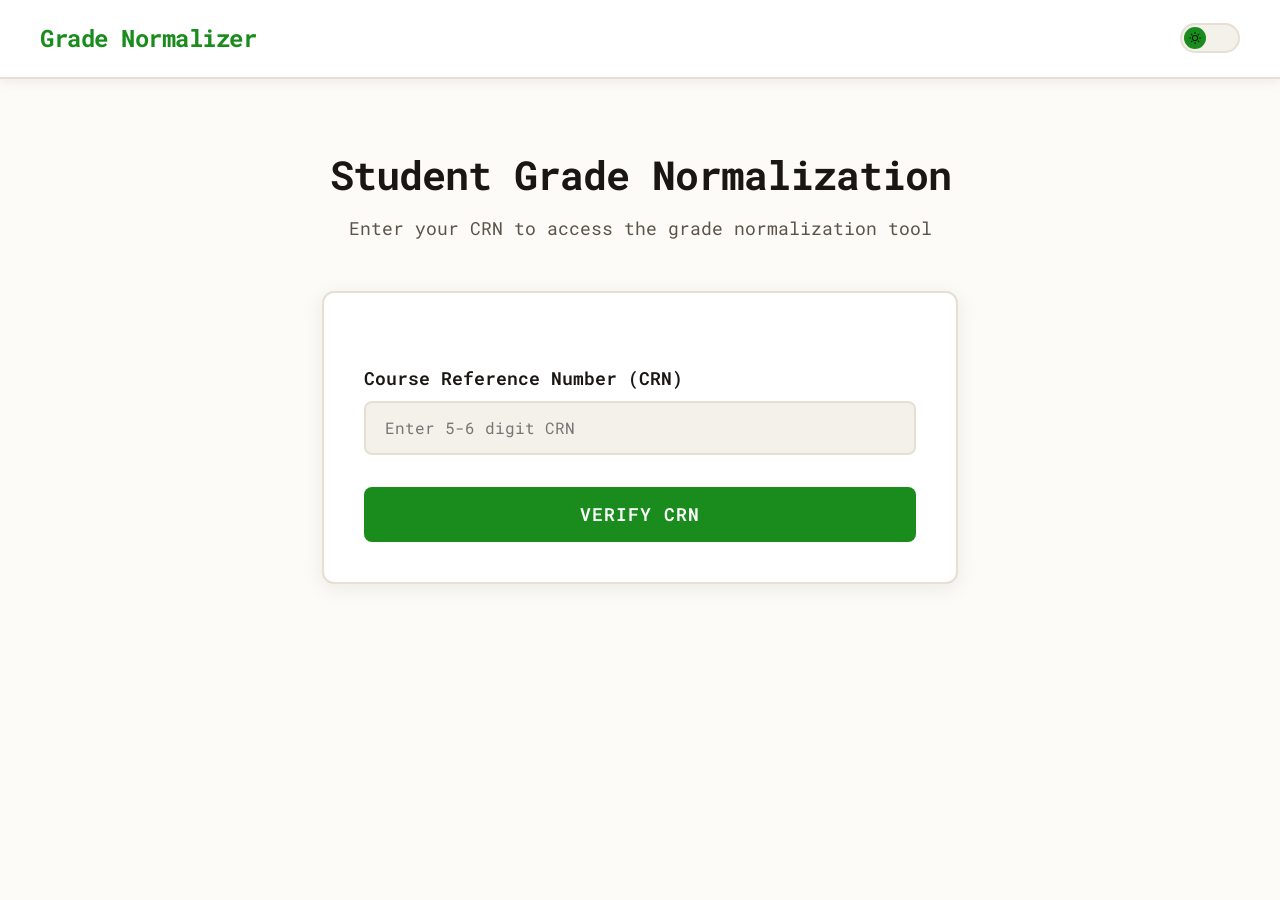
==== frontend/index.html @ d564de89 "frontend changes for features implemented in the backend" ====
<!DOCTYPE html>
<html lang="en">
<head>
    <meta charset="UTF-8">
    <meta name="viewport" content="width=device-width, initial-scale=1.0">
    <title>Grade Normalizer</title>
    <link rel="preconnect" href="https://fonts.googleapis.com">
    <link rel="preconnect" href="https://fonts.gstatic.com" crossorigin>
    <link href="https://fonts.googleapis.com/css2?family=Roboto+Mono:ital,wght@0,100..700;1,100..700&display=swap" rel="stylesheet">
    <link rel="stylesheet" href="styles.css">
</head>
<body>
    <nav class="navbar">
        <div class="navbar-content">
            <div class="navbar-brand">
                Grade Normalizer
            </div>
            <div class="theme-toggle" id="themeToggle">
                <div class="theme-toggle-slider">
                    <img src="./assets/lightmode.png" alt="Light mode" id="themeIcon">
                </div>
            </div>
        </div>
    </nav>

    <div class="container">
        <div class="header">
            <h1>Student Grade Normalization</h1>
            <p>Enter your CRN to access the grade normalization tool</p>
        </div>

        <div class="card">
            <div id="crnSection">
                <div class="form-group">
                    <label class="form-label" for="crnInput">Course Reference Number (CRN)</label>
                    <input 
                        type="text" 
                        id="crnInput" 
                        class="form-input" 
                        placeholder="Enter 5-6 digit CRN"
                        maxlength="6"
                        pattern="[0-9]*"
                    >
                </div>
                <button class="btn btn-primary" id="submitCrn" type="button">
                    Verify CRN
                </button>
                <div id="crnMessage"></div>
            </div>

            <div class="upload-section" id="uploadSection">
                <div id="categoryConfig">
                    <div class="form-group">
                        <div style="display:flex;justify-content:space-between;align-items:center;">
                            <label class="form-label">Configure Categories (Optional)</label>
                            <button class="btn-link" id="toggleCategories" type="button">
                                <span id="toggleText">Show</span> ▼
                            </button>
                        </div>
                        <p style="color:var(--text-secondary);font-size:0.9rem;margin-top:0.5rem;">
                            Customize how your CSV columns are categorized
                        </p>
                        <p class="hint">Keywords are case-insensitive and matched anywhere in column names</p>
                    </div>
                    
                    <div id="categoryEditor" style="display:none;">
                        <div id="categoryList"></div>
                        <button class="btn-secondary" id="addCategory" style="margin-top:1rem;" type="button">
                            + Add Custom Category
                        </button>
                        <button class="btn btn-primary" id="saveCategories" style="margin-top:1rem;" type="button">
                            Save Categories
                        </button>
                        <div id="categoryMessage"></div>
                    </div>
                </div>
                
                <div id="formulaConfig">
                    <div class="form-group">
                        <div style="display:flex;justify-content:space-between;align-items:center;">
                            <label class="form-label">Configure Formula Weights (Optional)</label>
                            <button class="btn-link" id="toggleFormula" type="button">
                                <span id="toggleFormulaText">Show</span> ▼
                            </button>
                        </div>
                        <p style="color:var(--text-secondary);font-size:0.9rem;margin-top:0.5rem;">
                            Customize grade calculation weights for your course. Leave any field blank to use the default value.
                        </p>
                    </div>
                    <div id="formulaEditor" style="display:none;">
                        <div class="column-choice-grid">
                            <div class="column-choice">
                                <label class="form-label" for="inputLabWeight">Lab weight</label>
                                <input type="number" id="inputLabWeight" class="form-input" placeholder="Default: 40" min="0" step="any">
                                <p class="hint">Portion of the combined score attributed to lab assignments.</p>
                            </div>
                            <div class="column-choice">
                                <label class="form-label" for="inputDdWeight">Debug Dungeon weight</label>
                                <input type="number" id="inputDdWeight" class="form-input" placeholder="Default: 60" min="0" step="any">
                                <p class="hint">Portion of the combined score attributed to Debug Dungeon.</p>
                            </div>
                            <div class="column-choice">
                                <label class="form-label" for="inputLabScale">Lab score multiplier</label>
                                <input type="number" id="inputLabScale" class="form-input" placeholder="Default: 5.3" min="0" step="any">
                                <p class="hint">Scales the combined Lab + DD score to the final Lab output. (Lab weight + DD weight) × multiplier = Lab total points.</p>
                            </div>
                            <div class="column-choice">
                                <label class="form-label" for="inputLabTotalPoints">Lab total points</label>
                                <input type="number" id="inputLabTotalPoints" class="form-input" placeholder="Default: 530" min="0" step="any">
                                <p class="hint">Maximum possible Lab score displayed in the output. Should equal (Lab weight + DD weight) × Lab score multiplier.</p>
                            </div>
                            <div class="column-choice">
                                <label class="form-label" for="inputAttendanceMult">Attendance multiplier</label>
                                <input type="number" id="inputAttendanceMult" class="form-input" placeholder="Default: 1.2" min="0" step="any">
                                <p class="hint">Scales the raw attendance score to the final Attendance output. Not applied when column is named "Attendance Total".</p>
                            </div>
                            <div class="column-choice">
                                <label class="form-label" for="inputAttendanceTotalPoints">Attendance total points</label>
                                <input type="number" id="inputAttendanceTotalPoints" class="form-input" placeholder="Default: 120" min="0" step="any">
                                <p class="hint">Maximum possible Attendance score displayed in the output.</p>
                            </div>
                            <div class="column-choice">
                                <label class="form-label" for="inputLabDenomFallback">Lab max points (fallback)</label>
                                <input type="number" id="inputLabDenomFallback" class="form-input" placeholder="Default: 300" min="0" step="any">
                                <p class="hint">Used as the lab denominator only when the CSV has no "Points Possible" row.</p>
                            </div>
                            <div class="column-choice">
                                <label class="form-label" for="inputDdDenomFallback">Debug Dungeon max points (fallback)</label>
                                <input type="number" id="inputDdDenomFallback" class="form-input" placeholder="Default: 230" min="0" step="any">
                                <p class="hint">Used as the DD denominator only when the CSV has no "Points Possible" row.</p>
                            </div>
                        </div>
                        <div class="action-row" style="margin-top:1rem;">
                            <button class="btn btn-primary" id="saveFormula" type="button">
                                Save Formula
                            </button>
                            <button class="btn btn-secondary" id="resetFormula" type="button">
                                Reset to Defaults
                            </button>
                        </div>
                        <div id="formulaMessage"></div>
                    </div>
                </div>

                <div class="form-group">
                    <label class="form-label">Upload Student Grades (CSV)</label>
                    <div class="file-upload-wrapper">
                        <input 
                            type="file" 
                            id="csvFile" 
                            class="file-upload-input"
                            accept=".csv"
                        >
                        <label for="csvFile" class="file-upload-label" id="fileLabel">
                            <span id="fileName">Choose CSV file or drag here</span>
                        </label>
                    </div>
                </div>

                <button class="btn btn-primary" id="processFile" disabled type="button">
                    Process & Normalize Grades
                </button>
                <div id="uploadMessage"></div>
            </div>
        </div>
    </div>
    <script type="module" src="script.js"></script>
</body>
</html>
---- frontend/styles.css ----
:root {
    --bg-primary: #fdfbf7;
    --bg-secondary: #f4f1ea;
    --bg-card: #ffffff;
    --text-primary: #1a1613;
    --text-secondary: #5c534a;
    --accent: #1a8c1e;
    --accent-hover: #083419;
    --border: #e5dfd4;
    --success: #4a7c59;
    --error: #c14444;
    --shadow: rgba(28, 25, 21, 0.08);
    --shadow-elevated: rgba(28, 25, 21, 0.15);
}

[data-theme="dark"] {
    --bg-primary: #1a1613;
    --bg-secondary: #242118;
    --bg-card: #2d2921;
    --text-primary: #f4f1ea;
    --text-secondary: #b8b0a3;
    --accent: #77d5bf;
    --accent-hover: #e8a875;
    --border: #3d3931;
    --success: #6b9c7a;
    --error: #d46a6a;
    --shadow: rgba(0, 0, 0, 0.3);
    --shadow-elevated: rgba(0, 0, 0, 0.5);
}

* {
    margin: 0;
    padding: 0;
    box-sizing: border-box;
}

body {
    font-family: 'Roboto Mono', monospace;
    background: var(--bg-primary);
    color: var(--text-primary);
    line-height: 1.6;
    transition: background 0.3s ease, color 0.3s ease;
    min-height: 100vh;
}

/* Navbar */
.navbar {
    background: var(--bg-card);
    border-bottom: 2px solid var(--border);
    padding: 1.2rem 2rem;
    box-shadow: 0 2px 12px var(--shadow);
    position: sticky;
    top: 0;
    z-index: 100;
    backdrop-filter: blur(10px);
    animation: slideDown 0.5s ease;
}

@keyframes slideDown {
    from {
        transform: translateY(-100%);
        opacity: 0;
    }
    to {
        transform: translateY(0);
        opacity: 1;
    }
}

.navbar-content {
    max-width: 1200px;
    margin: 0 auto;
    display: flex;
    justify-content: space-between;
    align-items: center;
}

.navbar-brand {
    font-size: 1.5rem;
    font-weight: 700;
    color: var(--accent);
    letter-spacing: -0.5px;
}

.navbar-brand span {
    font-family: 'Roboto Mono', monospace;
    font-size: 0.85rem;
    color: var(--text-secondary);
    margin-left: 0.5rem;
    font-weight: 400;
}

/* Theme Toggle */
.theme-toggle {
    position: relative;
    width: 60px;
    height: 30px;
    background: var(--bg-secondary);
    border: 2px solid var(--border);
    border-radius: 30px;
    cursor: pointer;
    transition: all 0.3s ease;
}

.theme-toggle:hover {
    border-color: var(--accent);
}

.theme-toggle-slider {
    position: absolute;
    top: 2px;
    left: 2px;
    width: 22px;
    height: 22px;
    background: var(--accent);
    border-radius: 50%;
    transition: transform 0.3s ease;
    display: flex;
    align-items: center;
    justify-content: center;
    overflow: hidden;
}

.theme-toggle-slider img {
    width: 14px;
    height: 14px;
    object-fit: cover;
}

[data-theme="dark"] .theme-toggle-slider {
    transform: translateX(30px);
}

/* Container */
.container {
    max-width: 700px;
    margin: 4rem auto;
    padding: 0 2rem;
    animation: fadeIn 0.6s ease 0.2s both;
}

@keyframes fadeIn {
    from {
        opacity: 0;
        transform: translateY(20px);
    }
    to {
        opacity: 1;
        transform: translateY(0);
    }
}

.header {
    text-align: center;
    margin-bottom: 3rem;
}

.header h1 {
    font-size: 2.5rem;
    font-weight: 700;
    margin-bottom: 0.5rem;
    color: var(--text-primary);
    letter-spacing: -1px;
}

.header p {
    font-size: 1.1rem;
    color: var(--text-secondary);
}

/* Card */
.card {
    background: var(--bg-card);
    border: 2px solid var(--border);
    border-radius: 12px;
    padding: 2.5rem;
    box-shadow: 0 4px 20px var(--shadow);
    transition: all 0.3s ease;
}

.card:hover {
    box-shadow: 0 8px 30px var(--shadow-elevated);
    transform: translateY(-2px);
}

/* Form Elements */
.form-group {
    margin-bottom: 2rem;
    margin-top: 2rem;
}

.form-label {
    display: block;
    font-weight: 600;
    margin-bottom: 0.5rem;
    color: var(--text-primary);
    font-size: 1.1rem;
}

.form-input {
    width: 100%;
    padding: 0.9rem 1.2rem;
    font-size: 1rem;
    font-family: 'Roboto Mono', monospace;
    border: 2px solid var(--border);
    border-radius: 8px;
    background: var(--bg-secondary);
    color: var(--text-primary);
    transition: all 0.3s ease;
    letter-spacing: 2px;
}

.form-input:focus {
    outline: none;
    border-color: var(--accent);
    box-shadow: 0 0 0 3px rgba(26, 140, 30, 0.1);
}

.form-input::placeholder {
    letter-spacing: normal;
}

/* File Upload */
.file-upload-wrapper {
    position: relative;
    overflow: hidden;
    display: inline-block;
    width: 100%;
}

.file-upload-input {
    display: none;
}

.file-upload-label {
    display: flex;
    align-items: center;
    justify-content: center;
    padding: 1.5rem;
    background: var(--bg-secondary);
    border: 2px dashed var(--border);
    border-radius: 8px;
    cursor: pointer;
    transition: all 0.3s ease;
    color: var(--text-secondary);
    font-weight: 500;
}

.file-upload-label:hover {
    border-color: var(--accent);
    background: var(--bg-card);
    color: var(--accent);
}

.file-upload-label.has-file {
    border-style: solid;
    border-color: var(--success);
    background: var(--bg-card);
    color: var(--success);
}

.file-icon {
    margin-right: 0.5rem;
    font-size: 1.2rem;
}

/* Button */
.btn {
    width: 100%;
    padding: 1rem 2rem;
    font-size: 1.1rem;
    font-weight: 600;
    font-family: 'Roboto Mono', monospace;
    border: none;
    border-radius: 8px;
    cursor: pointer;
    transition: all 0.3s ease;
    text-transform: uppercase;
    letter-spacing: 1px;
}

.btn-primary {
    background: var(--accent);
    color: white;
}

.btn-primary:hover:not(:disabled) {
    background: var(--accent-hover);
    transform: translateY(-2px);
    box-shadow: 0 4px 12px var(--shadow-elevated);
}

.btn:disabled {
    opacity: 0.5;
    cursor: not-allowed;
}

.action-row {
    display: grid;
    grid-template-columns: 1fr 1fr;
    gap: 0.75rem;
}

.results-actions {
    margin-top: 0.5rem;
}

.column-choice-grid {
    display: grid;
    grid-template-columns: 1fr 1fr;
    gap: 0.75rem;
    margin-bottom: 1rem;
}

.column-choice .form-label {
    font-size: 0.9rem;
    margin-bottom: 0.35rem;
}

.form-select {
    width: 100%;
    padding: 0.65rem 0.8rem;
    border: 2px solid var(--border);
    border-radius: 8px;
    background: var(--bg-secondary);
    color: var(--text-primary);
    font-family: 'Roboto Mono', monospace;
    font-size: 0.85rem;
}

.form-select:focus {
    outline: none;
    border-color: var(--accent);
    box-shadow: 0 0 0 3px rgba(26, 140, 30, 0.1);
}

.scope-summary {
    margin-bottom: 1rem;
    color: var(--text-secondary);
    font-size: 0.88rem;
    padding: 0.65rem 0.8rem;
    border: 1px dashed var(--border);
    border-radius: 8px;
    background: var(--bg-secondary);
}

/* Status Message */
.status-message {
    margin-top: 1.5rem;
    padding: 1rem;
    border-radius: 8px;
    text-align: center;
    font-weight: 500;
    animation: slideIn 0.3s ease;
}

@keyframes slideIn {
    from {
        opacity: 0;
        transform: translateY(-10px);
    }
    to {
        opacity: 1;
        transform: translateY(0);
    }
}

.status-message.success {
    background: rgba(74, 124, 89, 0.1);
    color: var(--success);
    border: 1px solid var(--success);
}

.status-message.error {
    background: rgba(193, 68, 68, 0.1);
    color: var(--error);
    border: 1px solid var(--error);
}

/* Upload Section (hidden initially) */
.upload-section {
    display: none;
    animation: fadeIn 0.5s ease;
}

.upload-section.active {
    display: block;
}

/* Decorative Elements */
.decorative-line {
    height: 2px;
    background: linear-gradient(to right, transparent, var(--accent), transparent);
    margin: 2rem 0;
    opacity: 0.3;
}

/* ── Preference Selections ─────────────────────────────────────────────────── */

.selections-panel-toolbar {
    margin-bottom: 0.75rem;
}

.selections-toolbar-row {
    display: flex;
    justify-content: space-between;
    align-items: center;
    gap: 0.75rem;
    flex-wrap: wrap;
}

.selections-toolbar-title {
    margin-bottom: 0 !important;
}

.selections-toolbar-hint {
    font-size: 0.82rem;
    color: var(--text-secondary);
    margin-top: 0.35rem;
    line-height: 1.4;
}

.selections-collapse-chevron {
    margin-left: 0.25rem;
    font-size: 0.7rem;
}

.selections-collapsible {
    margin-bottom: 0.5rem;
}

.selections-collapsible--collapsed {
    display: none;
}

.selection-header {
    display: flex;
    justify-content: space-between;
    align-items: center;
    margin-bottom: 0.5rem;
}

.master-checkbox {
    background: var(--bg-secondary);
    padding: 0.5rem 1rem !important;
    border-radius: 6px;
    margin: 0 !important;
}

.master-checkbox:hover {
    background: var(--accent);
    color: #ffffff;
}

.master-checkbox input[type="checkbox"]:checked + span {
    font-weight: 600;
}

.category-group {
    margin-bottom: 1.5rem;
    border: 1px solid var(--border);
    border-radius: 8px;
    padding: 1rem;
    background: var(--bg-secondary);
    transition: all 0.2s ease;
}

.category-group:hover {
    border-color: var(--accent);
    box-shadow: 0 2px 8px var(--shadow);
}

.category-header {
    display: flex;
    justify-content: space-between;
    align-items: center;
    margin-bottom: 0.8rem;
    padding-bottom: 0.6rem;
    border-bottom: 1px solid var(--border);
}

.category-title {
    font-weight: 600;
    font-size: 0.85rem;
    text-transform: uppercase;
    letter-spacing: 1.5px;
    color: var(--accent);
    margin: 0;
}

.category-checkbox {
    margin: 0 !important;
    padding: 0.3rem 0.6rem !important;
    background: transparent;
}

.category-checkbox:hover {
    background: var(--bg-card);
}

.category-items {
    display: flex;
    flex-direction: column;
    gap: 0.3rem;
}

.checkbox-label {
    display: flex;
    align-items: center;
    gap: 0.6rem;
    padding: 0.5rem 0.75rem;
    border-radius: 6px;
    cursor: pointer;
    transition: background 0.2s ease;
    font-size: 1rem;
    color: var(--text-primary);
    margin: 0;
}

.checkbox-label:hover {
    background: var(--bg-card);
}

.checkbox-label input[type="checkbox"] {
    accent-color: var(--accent);
    width: 16px;
    height: 16px;
    cursor: pointer;
    flex-shrink: 0;
}

.checkbox-label input[type="checkbox"]:indeterminate {
    opacity: 0.6;
}

/* ── Category Editor ──────────────────────────────────────────────────────── */

.btn-link {
    background: none;
    border: none;
    color: var(--accent);
    cursor: pointer;
    font-size: 0.9rem;
    font-weight: 600;
    padding: 0.25rem 0.5rem;
    transition: color 0.2s ease;
}

.btn-link:hover {
    color: var(--accent-hover);
}

.btn-secondary {
    width: 100%;
    padding: 0.75rem 1.5rem;
    font-size: 0.95rem;
    font-weight: 600;
    font-family: 'Roboto Mono', monospace;
    border: 2px solid var(--border);
    border-radius: 8px;
    background: var(--bg-secondary);
    color: var(--text-primary);
    cursor: pointer;
    transition: all 0.3s ease;
}

.btn-secondary:hover {
    border-color: var(--accent);
    background: var(--bg-card);
    transform: translateY(-1px);
}

.category-edit-item {
    background: var(--bg-card);
    border: 1px solid var(--border);
    border-radius: 8px;
    padding: 1rem;
    margin-bottom: 1rem;
    transition: all 0.2s ease;
}

.category-edit-item:hover {
    border-color: var(--accent);
    box-shadow: 0 2px 8px var(--shadow);
}

.category-edit-header {
    display: flex;
    gap: 0.5rem;
    margin-bottom: 0.75rem;
}

.category-name-input {
    flex: 1;
    padding: 0.6rem 1rem;
    font-size: 1rem;
    font-weight: 600;
    font-family: 'Roboto Mono', monospace;
    border: 2px solid var(--border);
    border-radius: 6px;
    background: var(--bg-secondary);
    color: var(--text-primary);
    transition: all 0.2s ease;
}

.category-name-input:focus {
    outline: none;
    border-color: var(--accent);
    box-shadow: 0 0 0 3px rgba(26, 140, 30, 0.1);
}

#toggleText {
    font-family: 'Roboto Mono';
}

.category-keywords-input {
    width: 100%;
    padding: 0.6rem 1rem;
    font-size: 0.95rem;
    font-family: 'Roboto Mono', monospace;
    border: 2px solid var(--border);
    border-radius: 6px;
    background: var(--bg-secondary);
    color: var(--text-primary);
    transition: all 0.2s ease;
}

.category-keywords-input:focus {
    outline: none;
    border-color: var(--accent);
    box-shadow: 0 0 0 3px rgba(26, 140, 30, 0.1);
}

.btn-remove {
    width: 32px;
    height: 32px;
    border: 2px solid var(--error);
    border-radius: 6px;
    background: transparent;
    color: var(--error);
    font-size: 1.2rem;
    font-weight: 700;
    cursor: pointer;
    transition: all 0.2s ease;
    flex-shrink: 0;
}

.btn-remove:hover {
    background: var(--error);
    color: white;
}

.hint {
    font-size: 0.8rem;
    color: var(--text-secondary);
    margin-top: 0.5rem;
    font-style: italic;
}

.debug-title {
    color: var(--accent);
    margin-bottom: 0.75rem;
}

.debug-text,
.debug-list {
    color: var(--text-secondary);
    font-size: 0.9rem;
    margin-bottom: 0.4rem;
}

.debug-table-wrap {
    margin-top: 1rem;
    overflow-x: auto;
}

.debug-table {
    width: 100%;
    border-collapse: collapse;
    font-size: 0.85rem;
}

.debug-table th,
.debug-table td {
    border: 1px solid var(--border);
    padding: 0.45rem 0.5rem;
    text-align: left;
}

.debug-table th {
    background: var(--bg-secondary);
}

/* Responsive */
@media (max-width: 768px) {
    .navbar {
        padding: 1rem;
    }

    .container {
        margin: 2rem auto;
        padding: 0 1rem;
    }

    .card {
        padding: 1.5rem;
    }

    .header h1 {
        font-size: 2rem;
    }

    .action-row {
        grid-template-columns: 1fr;
    }

    .column-choice-grid {
        grid-template-columns: 1fr;
    }
}
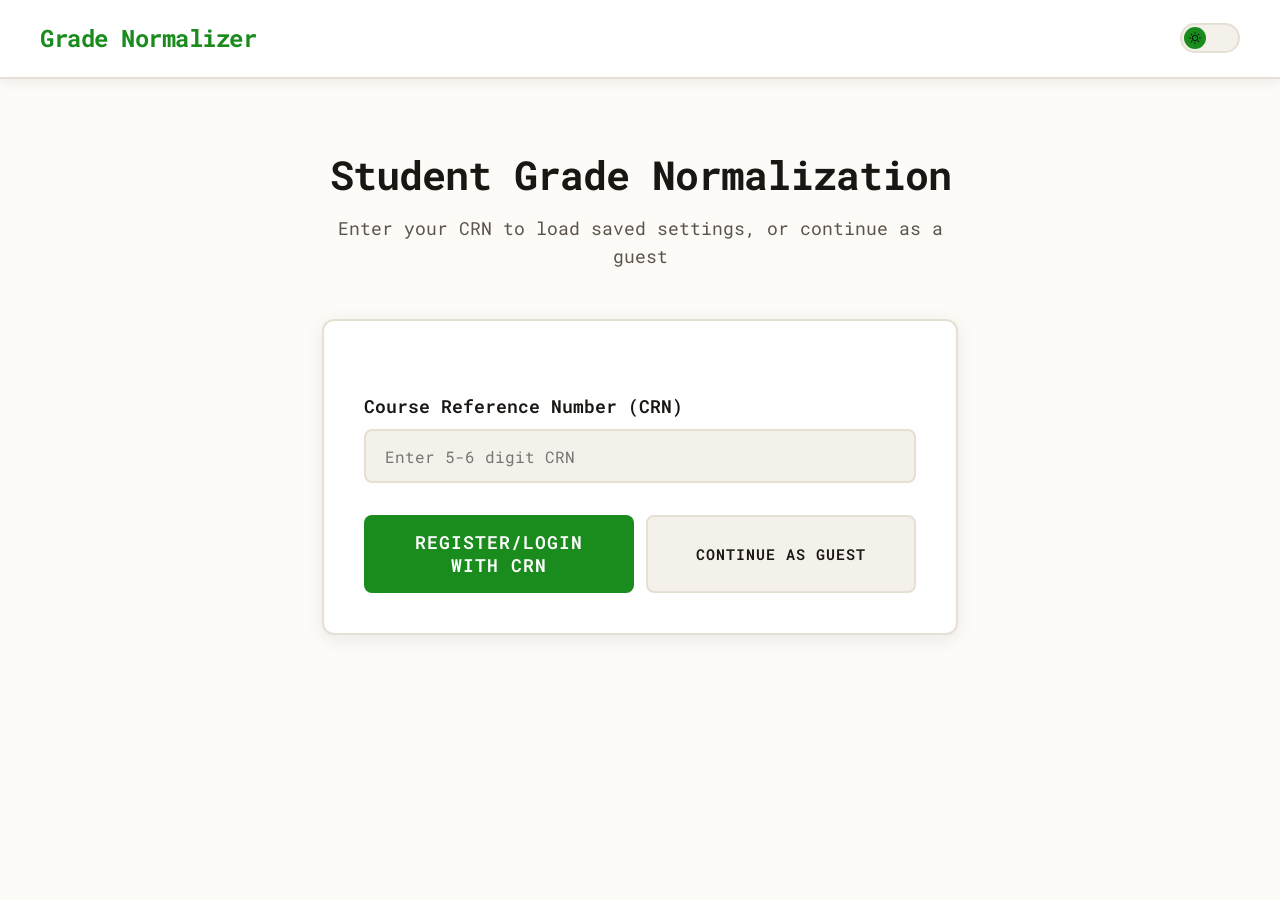
==== commit e11a4742: "added guest/crn flow and no crn checks each crn will be a "new user"" ====
--- a/frontend/index.html
+++ b/frontend/index.html
@@ -26,7 +26,7 @@
     <div class="container">
         <div class="header">
             <h1>Student Grade Normalization</h1>
-            <p>Enter your CRN to access the grade normalization tool</p>
+            <p>Enter your CRN to load saved settings, or continue as a guest</p>
         </div>
 
         <div class="card">
@@ -42,13 +42,24 @@
                         pattern="[0-9]*"
                     >
                 </div>
-                <button class="btn btn-primary" id="submitCrn" type="button">
-                    Verify CRN
-                </button>
+                <div class="action-row" style="margin-top:0;">
+                    <button class="btn btn-primary" id="submitCrn" type="button">
+                        Register/Login with CRN
+                    </button>
+                    <button class="btn btn-secondary" id="continueAsGuest" type="button">
+                        Continue as Guest
+                    </button>
+                </div>
                 <div id="crnMessage"></div>
             </div>
 
             <div class="upload-section" id="uploadSection">
+                <!-- Shown only in guest mode -->
+                <div id="guestBanner" style="display:none;background:var(--bg-secondary);border:1px solid var(--border);border-radius:6px;padding:0.65rem 1rem;margin-bottom:1.25rem;display:none;align-items:center;gap:0.75rem; margin-top: 15px;">
+                    <span style="font-weight:600;font-size:0.9rem;">Guest Mode</span>
+                    <span style="font-size:0.85rem;color:var(--text-secondary);">Your preferences, categories, and formula settings will not be saved.</span>
+                </div>
+
                 <div id="categoryConfig">
                     <div class="form-group">
                         <div style="display:flex;justify-content:space-between;align-items:center;">
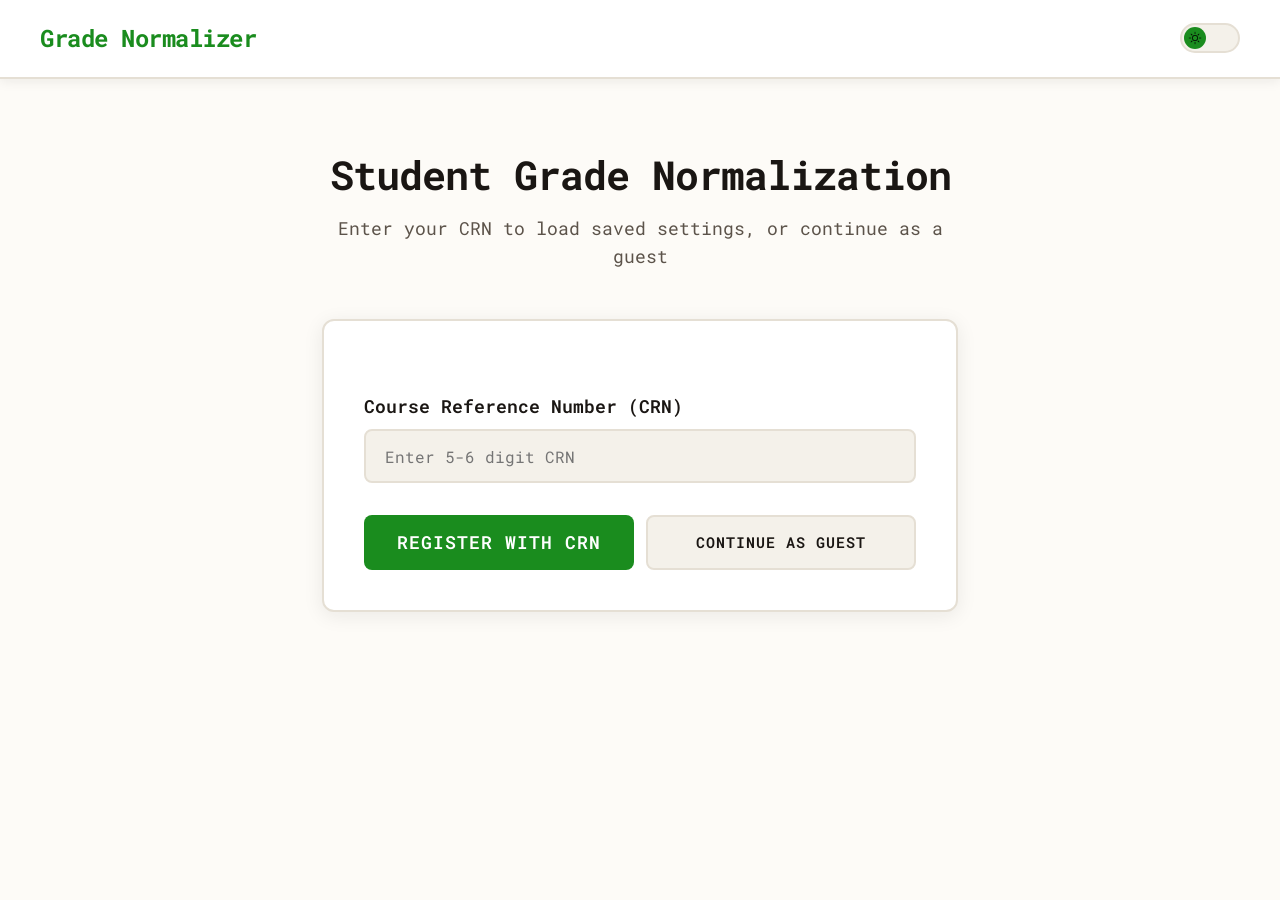
==== commit aef267bb: "added logout functionality" ====
--- a/frontend/index.html
+++ b/frontend/index.html
@@ -15,9 +15,15 @@
             <div class="navbar-brand">
                 Grade Normalizer
             </div>
-            <div class="theme-toggle" id="themeToggle">
-                <div class="theme-toggle-slider">
-                    <img src="./assets/lightmode.png" alt="Light mode" id="themeIcon">
+            <div class="navbar-right">
+                <div class="navbar-user" id="navbarUser">
+                    <span class="navbar-user-label" id="navbarUserLabel"></span>
+                    <button class="btn-logout" id="logoutBtn" type="button">Sign Out</button>
+                </div>
+                <div class="theme-toggle" id="themeToggle">
+                    <div class="theme-toggle-slider">
+                        <img src="./assets/lightmode.png" alt="Light mode" id="themeIcon">
+                    </div>
                 </div>
             </div>
         </div>
@@ -44,7 +50,7 @@
                 </div>
                 <div class="action-row" style="margin-top:0;">
                     <button class="btn btn-primary" id="submitCrn" type="button">
-                        Register/Login with CRN
+                        Register with CRN
                     </button>
                     <button class="btn btn-secondary" id="continueAsGuest" type="button">
                         Continue as Guest
--- a/frontend/styles.css
+++ b/frontend/styles.css
@@ -90,6 +90,46 @@
     font-weight: 400;
 }
 
+.navbar-right {
+    display: flex;
+    align-items: center;
+    gap: 1rem;
+}
+
+.navbar-user {
+    display: none;
+    align-items: center;
+    gap: 0.6rem;
+    font-size: 0.85rem;
+}
+
+.navbar-user-label {
+    color: var(--text-secondary);
+    font-family: 'Roboto Mono', monospace;
+}
+
+.navbar-user-label strong {
+    color: var(--text-primary);
+    font-weight: 600;
+}
+
+.btn-logout {
+    background: none;
+    border: 1px solid var(--border);
+    border-radius: 6px;
+    color: var(--text-secondary);
+    cursor: pointer;
+    font-size: 0.8rem;
+    font-family: 'Roboto Mono', monospace;
+    padding: 0.2rem 0.6rem;
+    transition: border-color 0.2s ease, color 0.2s ease;
+}
+
+.btn-logout:hover {
+    border-color: var(--accent);
+    color: var(--accent);
+}
+
 /* Theme Toggle */
 .theme-toggle {
     position: relative;
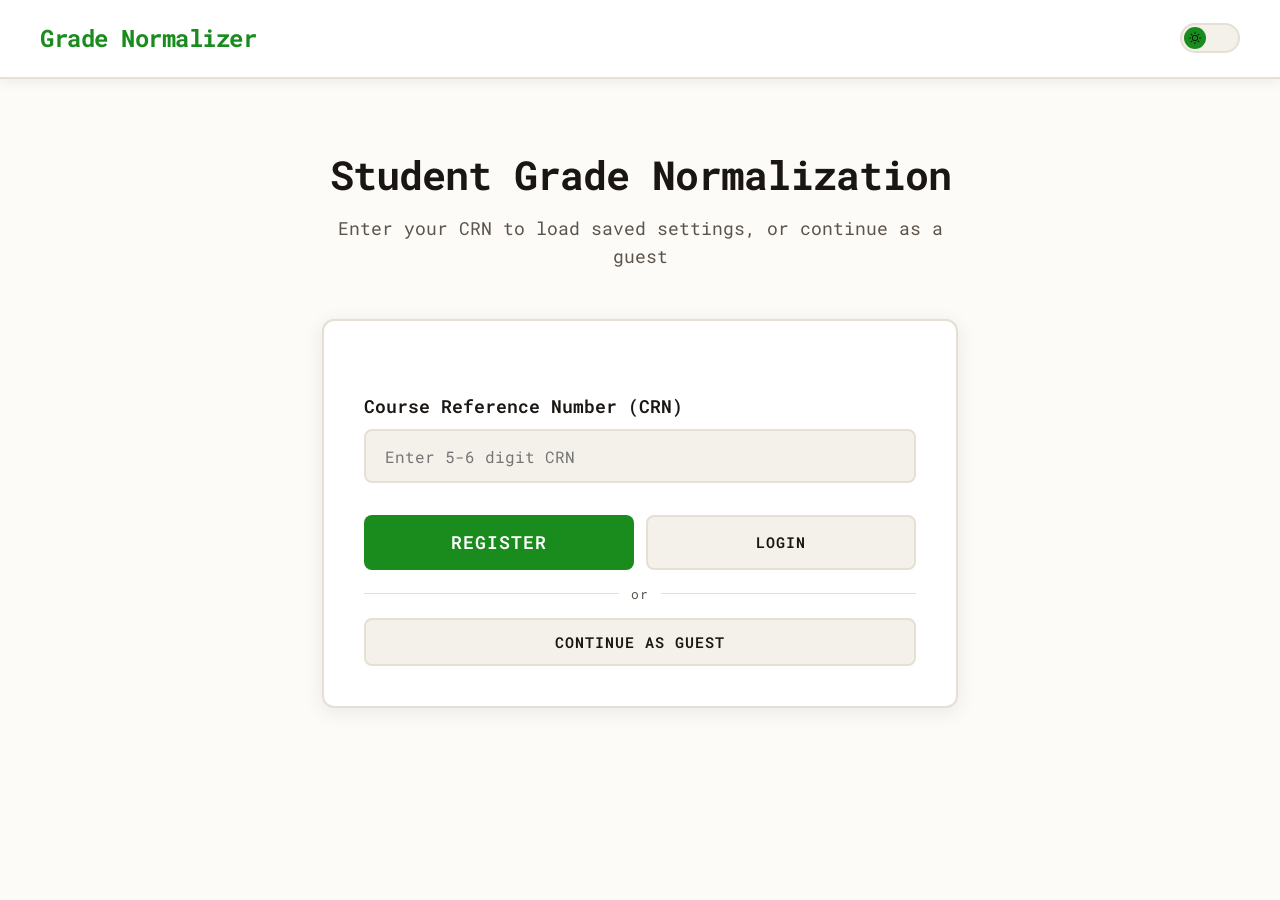
==== commit 31518faf: "added register/login and guest flow" ====
--- a/frontend/index.html
+++ b/frontend/index.html
@@ -49,13 +49,17 @@
                     >
                 </div>
                 <div class="action-row" style="margin-top:0;">
-                    <button class="btn btn-primary" id="submitCrn" type="button">
-                        Register with CRN
+                    <button class="btn btn-primary" id="registerCrn" type="button">
+                        Register
                     </button>
-                    <button class="btn btn-secondary" id="continueAsGuest" type="button">
-                        Continue as Guest
+                    <button class="btn btn-secondary" id="loginCrn" type="button">
+                        Login
                     </button>
                 </div>
+                <div class="crn-or-divider">or</div>
+                <button class="btn btn-secondary" id="continueAsGuest" type="button">
+                    Continue as Guest
+                </button>
                 <div id="crnMessage"></div>
             </div>
 
--- a/frontend/styles.css
+++ b/frontend/styles.css
@@ -1,760 +1,795 @@
 :root {
-    --bg-primary: #fdfbf7;
-    --bg-secondary: #f4f1ea;
-    --bg-card: #ffffff;
-    --text-primary: #1a1613;
-    --text-secondary: #5c534a;
-    --accent: #1a8c1e;
-    --accent-hover: #083419;
-    --border: #e5dfd4;
-    --success: #4a7c59;
-    --error: #c14444;
-    --shadow: rgba(28, 25, 21, 0.08);
-    --shadow-elevated: rgba(28, 25, 21, 0.15);
+  --bg-primary: #fdfbf7;
+  --bg-secondary: #f4f1ea;
+  --bg-card: #ffffff;
+  --text-primary: #1a1613;
+  --text-secondary: #5c534a;
+  --accent: #1a8c1e;
+  --accent-hover: #083419;
+  --border: #e5dfd4;
+  --success: #4a7c59;
+  --error: #c14444;
+  --info: #4a6fa5;
+  --shadow: rgba(28, 25, 21, 0.08);
+  --shadow-elevated: rgba(28, 25, 21, 0.15);
 }
 
 [data-theme="dark"] {
-    --bg-primary: #1a1613;
-    --bg-secondary: #242118;
-    --bg-card: #2d2921;
-    --text-primary: #f4f1ea;
-    --text-secondary: #b8b0a3;
-    --accent: #77d5bf;
-    --accent-hover: #e8a875;
-    --border: #3d3931;
-    --success: #6b9c7a;
-    --error: #d46a6a;
-    --shadow: rgba(0, 0, 0, 0.3);
-    --shadow-elevated: rgba(0, 0, 0, 0.5);
+  --bg-primary: #1a1613;
+  --bg-secondary: #242118;
+  --bg-card: #2d2921;
+  --text-primary: #f4f1ea;
+  --text-secondary: #b8b0a3;
+  --accent: #77d5bf;
+  --accent-hover: #e8a875;
+  --border: #3d3931;
+  --success: #6b9c7a;
+  --error: #d46a6a;
+  --info: #7ab0d4;
+  --shadow: rgba(0, 0, 0, 0.3);
+  --shadow-elevated: rgba(0, 0, 0, 0.5);
 }
 
 * {
-    margin: 0;
-    padding: 0;
-    box-sizing: border-box;
+  margin: 0;
+  padding: 0;
+  box-sizing: border-box;
 }
 
 body {
-    font-family: 'Roboto Mono', monospace;
-    background: var(--bg-primary);
-    color: var(--text-primary);
-    line-height: 1.6;
-    transition: background 0.3s ease, color 0.3s ease;
-    min-height: 100vh;
+  font-family: "Roboto Mono", monospace;
+  background: var(--bg-primary);
+  color: var(--text-primary);
+  line-height: 1.6;
+  transition:
+    background 0.3s ease,
+    color 0.3s ease;
+  min-height: 100vh;
 }
 
 /* Navbar */
 .navbar {
-    background: var(--bg-card);
-    border-bottom: 2px solid var(--border);
-    padding: 1.2rem 2rem;
-    box-shadow: 0 2px 12px var(--shadow);
-    position: sticky;
-    top: 0;
-    z-index: 100;
-    backdrop-filter: blur(10px);
-    animation: slideDown 0.5s ease;
+  background: var(--bg-card);
+  border-bottom: 2px solid var(--border);
+  padding: 1.2rem 2rem;
+  box-shadow: 0 2px 12px var(--shadow);
+  position: sticky;
+  top: 0;
+  z-index: 100;
+  backdrop-filter: blur(10px);
+  animation: slideDown 0.5s ease;
 }
 
 @keyframes slideDown {
-    from {
-        transform: translateY(-100%);
-        opacity: 0;
-    }
-    to {
-        transform: translateY(0);
-        opacity: 1;
-    }
+  from {
+    transform: translateY(-100%);
+    opacity: 0;
+  }
+  to {
+    transform: translateY(0);
+    opacity: 1;
+  }
 }
 
 .navbar-content {
-    max-width: 1200px;
-    margin: 0 auto;
-    display: flex;
-    justify-content: space-between;
-    align-items: center;
+  max-width: 1200px;
+  margin: 0 auto;
+  display: flex;
+  justify-content: space-between;
+  align-items: center;
 }
 
 .navbar-brand {
-    font-size: 1.5rem;
-    font-weight: 700;
-    color: var(--accent);
-    letter-spacing: -0.5px;
+  font-size: 1.5rem;
+  font-weight: 700;
+  color: var(--accent);
+  letter-spacing: -0.5px;
 }
 
 .navbar-brand span {
-    font-family: 'Roboto Mono', monospace;
-    font-size: 0.85rem;
-    color: var(--text-secondary);
-    margin-left: 0.5rem;
-    font-weight: 400;
+  font-family: "Roboto Mono", monospace;
+  font-size: 0.85rem;
+  color: var(--text-secondary);
+  margin-left: 0.5rem;
+  font-weight: 400;
 }
 
 .navbar-right {
-    display: flex;
-    align-items: center;
-    gap: 1rem;
+  display: flex;
+  align-items: center;
+  gap: 1rem;
 }
 
 .navbar-user {
-    display: none;
-    align-items: center;
-    gap: 0.6rem;
-    font-size: 0.85rem;
+  display: none;
+  align-items: center;
+  gap: 0.6rem;
+  font-size: 0.85rem;
 }
 
 .navbar-user-label {
-    color: var(--text-secondary);
-    font-family: 'Roboto Mono', monospace;
+  color: var(--text-secondary);
+  font-family: "Roboto Mono", monospace;
 }
 
 .navbar-user-label strong {
-    color: var(--text-primary);
-    font-weight: 600;
+  color: var(--text-primary);
+  font-weight: 600;
 }
 
 .btn-logout {
-    background: none;
-    border: 1px solid var(--border);
-    border-radius: 6px;
-    color: var(--text-secondary);
-    cursor: pointer;
-    font-size: 0.8rem;
-    font-family: 'Roboto Mono', monospace;
-    padding: 0.2rem 0.6rem;
-    transition: border-color 0.2s ease, color 0.2s ease;
+  background: none;
+  border: 1px solid var(--border);
+  border-radius: 6px;
+  color: var(--text-secondary);
+  cursor: pointer;
+  font-size: 0.8rem;
+  font-family: "Roboto Mono", monospace;
+  padding: 0.2rem 0.6rem;
+  transition:
+    border-color 0.2s ease,
+    color 0.2s ease;
 }
 
 .btn-logout:hover {
-    border-color: var(--accent);
-    color: var(--accent);
+  border-color: var(--accent);
+  color: var(--accent);
 }
 
 /* Theme Toggle */
 .theme-toggle {
-    position: relative;
-    width: 60px;
-    height: 30px;
-    background: var(--bg-secondary);
-    border: 2px solid var(--border);
-    border-radius: 30px;
-    cursor: pointer;
-    transition: all 0.3s ease;
+  position: relative;
+  width: 60px;
+  height: 30px;
+  background: var(--bg-secondary);
+  border: 2px solid var(--border);
+  border-radius: 30px;
+  cursor: pointer;
+  transition: all 0.3s ease;
 }
 
 .theme-toggle:hover {
-    border-color: var(--accent);
+  border-color: var(--accent);
 }
 
 .theme-toggle-slider {
-    position: absolute;
-    top: 2px;
-    left: 2px;
-    width: 22px;
-    height: 22px;
-    background: var(--accent);
-    border-radius: 50%;
-    transition: transform 0.3s ease;
-    display: flex;
-    align-items: center;
-    justify-content: center;
-    overflow: hidden;
+  position: absolute;
+  top: 2px;
+  left: 2px;
+  width: 22px;
+  height: 22px;
+  background: var(--accent);
+  border-radius: 50%;
+  transition: transform 0.3s ease;
+  display: flex;
+  align-items: center;
+  justify-content: center;
+  overflow: hidden;
 }
 
 .theme-toggle-slider img {
-    width: 14px;
-    height: 14px;
-    object-fit: cover;
+  width: 14px;
+  height: 14px;
+  object-fit: cover;
 }
 
 [data-theme="dark"] .theme-toggle-slider {
-    transform: translateX(30px);
+  transform: translateX(30px);
 }
 
 /* Container */
 .container {
-    max-width: 700px;
-    margin: 4rem auto;
-    padding: 0 2rem;
-    animation: fadeIn 0.6s ease 0.2s both;
+  max-width: 700px;
+  margin: 4rem auto;
+  padding: 0 2rem;
+  animation: fadeIn 0.6s ease 0.2s both;
 }
 
 @keyframes fadeIn {
-    from {
-        opacity: 0;
-        transform: translateY(20px);
-    }
-    to {
-        opacity: 1;
-        transform: translateY(0);
-    }
+  from {
+    opacity: 0;
+    transform: translateY(20px);
+  }
+  to {
+    opacity: 1;
+    transform: translateY(0);
+  }
 }
 
 .header {
-    text-align: center;
-    margin-bottom: 3rem;
+  text-align: center;
+  margin-bottom: 3rem;
 }
 
 .header h1 {
-    font-size: 2.5rem;
-    font-weight: 700;
-    margin-bottom: 0.5rem;
-    color: var(--text-primary);
-    letter-spacing: -1px;
+  font-size: 2.5rem;
+  font-weight: 700;
+  margin-bottom: 0.5rem;
+  color: var(--text-primary);
+  letter-spacing: -1px;
 }
 
 .header p {
-    font-size: 1.1rem;
-    color: var(--text-secondary);
+  font-size: 1.1rem;
+  color: var(--text-secondary);
 }
 
 /* Card */
 .card {
-    background: var(--bg-card);
-    border: 2px solid var(--border);
-    border-radius: 12px;
-    padding: 2.5rem;
-    box-shadow: 0 4px 20px var(--shadow);
-    transition: all 0.3s ease;
+  background: var(--bg-card);
+  border: 2px solid var(--border);
+  border-radius: 12px;
+  padding: 2.5rem;
+  box-shadow: 0 4px 20px var(--shadow);
+  transition: all 0.3s ease;
 }
 
 .card:hover {
-    box-shadow: 0 8px 30px var(--shadow-elevated);
-    transform: translateY(-2px);
+  box-shadow: 0 8px 30px var(--shadow-elevated);
+  transform: translateY(-2px);
 }
 
 /* Form Elements */
 .form-group {
-    margin-bottom: 2rem;
-    margin-top: 2rem;
+  margin-bottom: 2rem;
+  margin-top: 2rem;
 }
 
 .form-label {
-    display: block;
-    font-weight: 600;
-    margin-bottom: 0.5rem;
-    color: var(--text-primary);
-    font-size: 1.1rem;
+  display: block;
+  font-weight: 600;
+  margin-bottom: 0.5rem;
+  color: var(--text-primary);
+  font-size: 1.1rem;
 }
 
 .form-input {
-    width: 100%;
-    padding: 0.9rem 1.2rem;
-    font-size: 1rem;
-    font-family: 'Roboto Mono', monospace;
-    border: 2px solid var(--border);
-    border-radius: 8px;
-    background: var(--bg-secondary);
-    color: var(--text-primary);
-    transition: all 0.3s ease;
-    letter-spacing: 2px;
+  width: 100%;
+  padding: 0.9rem 1.2rem;
+  font-size: 1rem;
+  font-family: "Roboto Mono", monospace;
+  border: 2px solid var(--border);
+  border-radius: 8px;
+  background: var(--bg-secondary);
+  color: var(--text-primary);
+  transition: all 0.3s ease;
+  letter-spacing: 2px;
 }
 
 .form-input:focus {
-    outline: none;
-    border-color: var(--accent);
-    box-shadow: 0 0 0 3px rgba(26, 140, 30, 0.1);
+  outline: none;
+  border-color: var(--accent);
+  box-shadow: 0 0 0 3px rgba(26, 140, 30, 0.1);
 }
 
 .form-input::placeholder {
-    letter-spacing: normal;
+  letter-spacing: normal;
 }
 
 /* File Upload */
 .file-upload-wrapper {
-    position: relative;
-    overflow: hidden;
-    display: inline-block;
-    width: 100%;
+  position: relative;
+  overflow: hidden;
+  display: inline-block;
+  width: 100%;
 }
 
 .file-upload-input {
-    display: none;
+  display: none;
 }
 
 .file-upload-label {
-    display: flex;
-    align-items: center;
-    justify-content: center;
-    padding: 1.5rem;
-    background: var(--bg-secondary);
-    border: 2px dashed var(--border);
-    border-radius: 8px;
-    cursor: pointer;
-    transition: all 0.3s ease;
-    color: var(--text-secondary);
-    font-weight: 500;
+  display: flex;
+  align-items: center;
+  justify-content: center;
+  padding: 1.5rem;
+  background: var(--bg-secondary);
+  border: 2px dashed var(--border);
+  border-radius: 8px;
+  cursor: pointer;
+  transition: all 0.3s ease;
+  color: var(--text-secondary);
+  font-weight: 500;
 }
 
 .file-upload-label:hover {
-    border-color: var(--accent);
-    background: var(--bg-card);
-    color: var(--accent);
+  border-color: var(--accent);
+  background: var(--bg-card);
+  color: var(--accent);
 }
 
 .file-upload-label.has-file {
-    border-style: solid;
-    border-color: var(--success);
-    background: var(--bg-card);
-    color: var(--success);
+  border-style: solid;
+  border-color: var(--success);
+  background: var(--bg-card);
+  color: var(--success);
 }
 
 .file-icon {
-    margin-right: 0.5rem;
-    font-size: 1.2rem;
+  margin-right: 0.5rem;
+  font-size: 1.2rem;
 }
 
 /* Button */
 .btn {
-    width: 100%;
-    padding: 1rem 2rem;
-    font-size: 1.1rem;
-    font-weight: 600;
-    font-family: 'Roboto Mono', monospace;
-    border: none;
-    border-radius: 8px;
-    cursor: pointer;
-    transition: all 0.3s ease;
-    text-transform: uppercase;
-    letter-spacing: 1px;
+  width: 100%;
+  padding: 1rem 2rem;
+  font-size: 1.1rem;
+  font-weight: 600;
+  font-family: "Roboto Mono", monospace;
+  border: none;
+  border-radius: 8px;
+  cursor: pointer;
+  transition: all 0.3s ease;
+  text-transform: uppercase;
+  letter-spacing: 1px;
 }
 
 .btn-primary {
-    background: var(--accent);
-    color: white;
+  background: var(--accent);
+  color: white;
 }
 
 .btn-primary:hover:not(:disabled) {
-    background: var(--accent-hover);
-    transform: translateY(-2px);
-    box-shadow: 0 4px 12px var(--shadow-elevated);
+  background: var(--accent-hover);
+  transform: translateY(-2px);
+  box-shadow: 0 4px 12px var(--shadow-elevated);
 }
 
 .btn:disabled {
-    opacity: 0.5;
-    cursor: not-allowed;
+  opacity: 0.5;
+  cursor: not-allowed;
 }
 
 .action-row {
-    display: grid;
-    grid-template-columns: 1fr 1fr;
-    gap: 0.75rem;
+  display: grid;
+  grid-template-columns: 1fr 1fr;
+  gap: 0.75rem;
 }
 
 .results-actions {
-    margin-top: 0.5rem;
+  margin-top: 0.5rem;
 }
 
 .column-choice-grid {
-    display: grid;
-    grid-template-columns: 1fr 1fr;
-    gap: 0.75rem;
-    margin-bottom: 1rem;
+  display: grid;
+  grid-template-columns: 1fr 1fr;
+  gap: 0.75rem;
+  margin-bottom: 1rem;
 }
 
 .column-choice .form-label {
-    font-size: 0.9rem;
-    margin-bottom: 0.35rem;
+  font-size: 0.9rem;
+  margin-bottom: 0.35rem;
 }
 
 .form-select {
-    width: 100%;
-    padding: 0.65rem 0.8rem;
-    border: 2px solid var(--border);
-    border-radius: 8px;
-    background: var(--bg-secondary);
-    color: var(--text-primary);
-    font-family: 'Roboto Mono', monospace;
-    font-size: 0.85rem;
+  width: 100%;
+  padding: 0.65rem 0.8rem;
+  border: 2px solid var(--border);
+  border-radius: 8px;
+  background: var(--bg-secondary);
+  color: var(--text-primary);
+  font-family: "Roboto Mono", monospace;
+  font-size: 0.85rem;
 }
 
 .form-select:focus {
-    outline: none;
-    border-color: var(--accent);
-    box-shadow: 0 0 0 3px rgba(26, 140, 30, 0.1);
+  outline: none;
+  border-color: var(--accent);
+  box-shadow: 0 0 0 3px rgba(26, 140, 30, 0.1);
 }
 
 .scope-summary {
-    margin-bottom: 1rem;
-    color: var(--text-secondary);
-    font-size: 0.88rem;
-    padding: 0.65rem 0.8rem;
-    border: 1px dashed var(--border);
-    border-radius: 8px;
-    background: var(--bg-secondary);
+  margin-bottom: 1rem;
+  color: var(--text-secondary);
+  font-size: 0.88rem;
+  padding: 0.65rem 0.8rem;
+  border: 1px dashed var(--border);
+  border-radius: 8px;
+  background: var(--bg-secondary);
 }
 
 /* Status Message */
 .status-message {
-    margin-top: 1.5rem;
-    padding: 1rem;
-    border-radius: 8px;
-    text-align: center;
-    font-weight: 500;
-    animation: slideIn 0.3s ease;
+  margin-top: 1.5rem;
+  padding: 1rem;
+  border-radius: 8px;
+  text-align: center;
+  font-weight: 500;
+  animation: slideIn 0.3s ease;
 }
 
 @keyframes slideIn {
-    from {
-        opacity: 0;
-        transform: translateY(-10px);
-    }
-    to {
-        opacity: 1;
-        transform: translateY(0);
-    }
+  from {
+    opacity: 0;
+    transform: translateY(-10px);
+  }
+  to {
+    opacity: 1;
+    transform: translateY(0);
+  }
 }
 
 .status-message.success {
-    background: rgba(74, 124, 89, 0.1);
-    color: var(--success);
-    border: 1px solid var(--success);
+  background: rgba(74, 124, 89, 0.1);
+  color: var(--success);
+  border: 1px solid var(--success);
 }
 
 .status-message.error {
-    background: rgba(193, 68, 68, 0.1);
-    color: var(--error);
-    border: 1px solid var(--error);
+  background: rgba(193, 68, 68, 0.1);
+  color: var(--error);
+  border: 1px solid var(--error);
+}
+
+.status-message.info {
+  background: rgba(74, 111, 165, 0.1);
+  color: var(--info);
+  border: 1px solid var(--info);
+}
+
+.crn-or-divider {
+  display: flex;
+  align-items: center;
+  gap: 0.75rem;
+  margin: 0.85rem 0;
+  color: var(--text-secondary);
+  font-size: 0.8rem;
+  letter-spacing: 0.05em;
+}
+
+.crn-or-divider::before,
+.crn-or-divider::after {
+  content: "";
+  flex: 1;
+  height: 1px;
+  background: var(--border);
 }
 
 /* Upload Section (hidden initially) */
 .upload-section {
-    display: none;
-    animation: fadeIn 0.5s ease;
+  display: none;
+  animation: fadeIn 0.5s ease;
 }
 
 .upload-section.active {
-    display: block;
+  display: block;
 }
 
 /* Decorative Elements */
 .decorative-line {
-    height: 2px;
-    background: linear-gradient(to right, transparent, var(--accent), transparent);
-    margin: 2rem 0;
-    opacity: 0.3;
+  height: 2px;
+  background: linear-gradient(
+    to right,
+    transparent,
+    var(--accent),
+    transparent
+  );
+  margin: 2rem 0;
+  opacity: 0.3;
 }
 
 /* ── Preference Selections ─────────────────────────────────────────────────── */
 
 .selections-panel-toolbar {
-    margin-bottom: 0.75rem;
+  margin-bottom: 0.75rem;
 }
 
 .selections-toolbar-row {
-    display: flex;
-    justify-content: space-between;
-    align-items: center;
-    gap: 0.75rem;
-    flex-wrap: wrap;
+  display: flex;
+  justify-content: space-between;
+  align-items: center;
+  gap: 0.75rem;
+  flex-wrap: wrap;
 }
 
 .selections-toolbar-title {
-    margin-bottom: 0 !important;
+  margin-bottom: 0 !important;
 }
 
 .selections-toolbar-hint {
-    font-size: 0.82rem;
-    color: var(--text-secondary);
-    margin-top: 0.35rem;
-    line-height: 1.4;
+  font-size: 0.82rem;
+  color: var(--text-secondary);
+  margin-top: 0.35rem;
+  line-height: 1.4;
 }
 
 .selections-collapse-chevron {
-    margin-left: 0.25rem;
-    font-size: 0.7rem;
+  margin-left: 0.25rem;
+  font-size: 0.7rem;
 }
 
 .selections-collapsible {
-    margin-bottom: 0.5rem;
+  margin-bottom: 0.5rem;
 }
 
 .selections-collapsible--collapsed {
-    display: none;
+  display: none;
 }
 
 .selection-header {
-    display: flex;
-    justify-content: space-between;
-    align-items: center;
-    margin-bottom: 0.5rem;
+  display: flex;
+  justify-content: space-between;
+  align-items: center;
+  margin-bottom: 0.5rem;
 }
 
 .master-checkbox {
-    background: var(--bg-secondary);
-    padding: 0.5rem 1rem !important;
-    border-radius: 6px;
-    margin: 0 !important;
+  background: var(--bg-secondary);
+  padding: 0.5rem 1rem !important;
+  border-radius: 6px;
+  margin: 0 !important;
 }
 
 .master-checkbox:hover {
-    background: var(--accent);
-    color: #ffffff;
+  background: var(--accent);
+  color: #ffffff;
 }
 
 .master-checkbox input[type="checkbox"]:checked + span {
-    font-weight: 600;
+  font-weight: 600;
 }
 
 .category-group {
-    margin-bottom: 1.5rem;
-    border: 1px solid var(--border);
-    border-radius: 8px;
-    padding: 1rem;
-    background: var(--bg-secondary);
-    transition: all 0.2s ease;
+  margin-bottom: 1.5rem;
+  border: 1px solid var(--border);
+  border-radius: 8px;
+  padding: 1rem;
+  background: var(--bg-secondary);
+  transition: all 0.2s ease;
 }
 
 .category-group:hover {
-    border-color: var(--accent);
-    box-shadow: 0 2px 8px var(--shadow);
+  border-color: var(--accent);
+  box-shadow: 0 2px 8px var(--shadow);
 }
 
 .category-header {
-    display: flex;
-    justify-content: space-between;
-    align-items: center;
-    margin-bottom: 0.8rem;
-    padding-bottom: 0.6rem;
-    border-bottom: 1px solid var(--border);
+  display: flex;
+  justify-content: space-between;
+  align-items: center;
+  margin-bottom: 0.8rem;
+  padding-bottom: 0.6rem;
+  border-bottom: 1px solid var(--border);
 }
 
 .category-title {
-    font-weight: 600;
-    font-size: 0.85rem;
-    text-transform: uppercase;
-    letter-spacing: 1.5px;
-    color: var(--accent);
-    margin: 0;
+  font-weight: 600;
+  font-size: 0.85rem;
+  text-transform: uppercase;
+  letter-spacing: 1.5px;
+  color: var(--accent);
+  margin: 0;
 }
 
 .category-checkbox {
-    margin: 0 !important;
-    padding: 0.3rem 0.6rem !important;
-    background: transparent;
+  margin: 0 !important;
+  padding: 0.3rem 0.6rem !important;
+  background: transparent;
 }
 
 .category-checkbox:hover {
-    background: var(--bg-card);
+  background: var(--bg-card);
 }
 
 .category-items {
-    display: flex;
-    flex-direction: column;
-    gap: 0.3rem;
+  display: flex;
+  flex-direction: column;
+  gap: 0.3rem;
 }
 
 .checkbox-label {
-    display: flex;
-    align-items: center;
-    gap: 0.6rem;
-    padding: 0.5rem 0.75rem;
-    border-radius: 6px;
-    cursor: pointer;
-    transition: background 0.2s ease;
-    font-size: 1rem;
-    color: var(--text-primary);
-    margin: 0;
+  display: flex;
+  align-items: center;
+  gap: 0.6rem;
+  padding: 0.5rem 0.75rem;
+  border-radius: 6px;
+  cursor: pointer;
+  transition: background 0.2s ease;
+  font-size: 1rem;
+  color: var(--text-primary);
+  margin: 0;
 }
 
 .checkbox-label:hover {
-    background: var(--bg-card);
+  background: var(--bg-card);
 }
 
 .checkbox-label input[type="checkbox"] {
-    accent-color: var(--accent);
-    width: 16px;
-    height: 16px;
-    cursor: pointer;
-    flex-shrink: 0;
+  accent-color: var(--accent);
+  width: 16px;
+  height: 16px;
+  cursor: pointer;
+  flex-shrink: 0;
 }
 
 .checkbox-label input[type="checkbox"]:indeterminate {
-    opacity: 0.6;
+  opacity: 0.6;
 }
 
 /* ── Category Editor ──────────────────────────────────────────────────────── */
 
 .btn-link {
-    background: none;
-    border: none;
-    color: var(--accent);
-    cursor: pointer;
-    font-size: 0.9rem;
-    font-weight: 600;
-    padding: 0.25rem 0.5rem;
-    transition: color 0.2s ease;
+  background: none;
+  border: none;
+  color: var(--accent);
+  cursor: pointer;
+  font-size: 0.9rem;
+  font-weight: 600;
+  padding: 0.25rem 0.5rem;
+  transition: color 0.2s ease;
 }
 
 .btn-link:hover {
-    color: var(--accent-hover);
+  color: var(--accent-hover);
 }
 
 .btn-secondary {
-    width: 100%;
-    padding: 0.75rem 1.5rem;
-    font-size: 0.95rem;
-    font-weight: 600;
-    font-family: 'Roboto Mono', monospace;
-    border: 2px solid var(--border);
-    border-radius: 8px;
-    background: var(--bg-secondary);
-    color: var(--text-primary);
-    cursor: pointer;
-    transition: all 0.3s ease;
+  width: 100%;
+  padding: 0.75rem 1.5rem;
+  font-size: 0.95rem;
+  font-weight: 600;
+  font-family: "Roboto Mono", monospace;
+  border: 2px solid var(--border);
+  border-radius: 8px;
+  background: var(--bg-secondary);
+  color: var(--text-primary);
+  cursor: pointer;
+  transition: all 0.3s ease;
 }
 
 .btn-secondary:hover {
-    border-color: var(--accent);
-    background: var(--bg-card);
-    transform: translateY(-1px);
+  border-color: var(--accent);
+  background: var(--bg-card);
+  transform: translateY(-1px);
 }
 
 .category-edit-item {
-    background: var(--bg-card);
-    border: 1px solid var(--border);
-    border-radius: 8px;
-    padding: 1rem;
-    margin-bottom: 1rem;
-    transition: all 0.2s ease;
+  background: var(--bg-card);
+  border: 1px solid var(--border);
+  border-radius: 8px;
+  padding: 1rem;
+  margin-bottom: 1rem;
+  transition: all 0.2s ease;
 }
 
 .category-edit-item:hover {
-    border-color: var(--accent);
-    box-shadow: 0 2px 8px var(--shadow);
+  border-color: var(--accent);
+  box-shadow: 0 2px 8px var(--shadow);
 }
 
 .category-edit-header {
-    display: flex;
-    gap: 0.5rem;
-    margin-bottom: 0.75rem;
+  display: flex;
+  gap: 0.5rem;
+  margin-bottom: 0.75rem;
 }
 
 .category-name-input {
-    flex: 1;
-    padding: 0.6rem 1rem;
-    font-size: 1rem;
-    font-weight: 600;
-    font-family: 'Roboto Mono', monospace;
-    border: 2px solid var(--border);
-    border-radius: 6px;
-    background: var(--bg-secondary);
-    color: var(--text-primary);
-    transition: all 0.2s ease;
+  flex: 1;
+  padding: 0.6rem 1rem;
+  font-size: 1rem;
+  font-weight: 600;
+  font-family: "Roboto Mono", monospace;
+  border: 2px solid var(--border);
+  border-radius: 6px;
+  background: var(--bg-secondary);
+  color: var(--text-primary);
+  transition: all 0.2s ease;
 }
 
 .category-name-input:focus {
-    outline: none;
-    border-color: var(--accent);
-    box-shadow: 0 0 0 3px rgba(26, 140, 30, 0.1);
+  outline: none;
+  border-color: var(--accent);
+  box-shadow: 0 0 0 3px rgba(26, 140, 30, 0.1);
 }
 
 #toggleText {
-    font-family: 'Roboto Mono';
+  font-family: "Roboto Mono";
 }
 
 .category-keywords-input {
-    width: 100%;
-    padding: 0.6rem 1rem;
-    font-size: 0.95rem;
-    font-family: 'Roboto Mono', monospace;
-    border: 2px solid var(--border);
-    border-radius: 6px;
-    background: var(--bg-secondary);
-    color: var(--text-primary);
-    transition: all 0.2s ease;
+  width: 100%;
+  padding: 0.6rem 1rem;
+  font-size: 0.95rem;
+  font-family: "Roboto Mono", monospace;
+  border: 2px solid var(--border);
+  border-radius: 6px;
+  background: var(--bg-secondary);
+  color: var(--text-primary);
+  transition: all 0.2s ease;
 }
 
 .category-keywords-input:focus {
-    outline: none;
-    border-color: var(--accent);
-    box-shadow: 0 0 0 3px rgba(26, 140, 30, 0.1);
+  outline: none;
+  border-color: var(--accent);
+  box-shadow: 0 0 0 3px rgba(26, 140, 30, 0.1);
 }
 
 .btn-remove {
-    width: 32px;
-    height: 32px;
-    border: 2px solid var(--error);
-    border-radius: 6px;
-    background: transparent;
-    color: var(--error);
-    font-size: 1.2rem;
-    font-weight: 700;
-    cursor: pointer;
-    transition: all 0.2s ease;
-    flex-shrink: 0;
+  width: 32px;
+  height: 32px;
+  border: 2px solid var(--error);
+  border-radius: 6px;
+  background: transparent;
+  color: var(--error);
+  font-size: 1.2rem;
+  font-weight: 700;
+  cursor: pointer;
+  transition: all 0.2s ease;
+  flex-shrink: 0;
 }
 
 .btn-remove:hover {
-    background: var(--error);
-    color: white;
+  background: var(--error);
+  color: white;
 }
 
 .hint {
-    font-size: 0.8rem;
-    color: var(--text-secondary);
-    margin-top: 0.5rem;
-    font-style: italic;
+  font-size: 0.8rem;
+  color: var(--text-secondary);
+  margin-top: 0.5rem;
+  font-style: italic;
 }
 
 .debug-title {
-    color: var(--accent);
-    margin-bottom: 0.75rem;
+  color: var(--accent);
+  margin-bottom: 0.75rem;
 }
 
 .debug-text,
 .debug-list {
-    color: var(--text-secondary);
-    font-size: 0.9rem;
-    margin-bottom: 0.4rem;
+  color: var(--text-secondary);
+  font-size: 0.9rem;
+  margin-bottom: 0.4rem;
 }
 
 .debug-table-wrap {
-    margin-top: 1rem;
-    overflow-x: auto;
+  margin-top: 1rem;
+  overflow-x: auto;
 }
 
 .debug-table {
-    width: 100%;
-    border-collapse: collapse;
-    font-size: 0.85rem;
+  width: 100%;
+  border-collapse: collapse;
+  font-size: 0.85rem;
 }
 
 .debug-table th,
 .debug-table td {
-    border: 1px solid var(--border);
-    padding: 0.45rem 0.5rem;
-    text-align: left;
+  border: 1px solid var(--border);
+  padding: 0.45rem 0.5rem;
+  text-align: left;
 }
 
 .debug-table th {
-    background: var(--bg-secondary);
+  background: var(--bg-secondary);
 }
 
 /* Responsive */
 @media (max-width: 768px) {
-    .navbar {
-        padding: 1rem;
-    }
-
-    .container {
-        margin: 2rem auto;
-        padding: 0 1rem;
-    }
-
-    .card {
-        padding: 1.5rem;
-    }
-
-    .header h1 {
-        font-size: 2rem;
-    }
-
-    .action-row {
-        grid-template-columns: 1fr;
-    }
-
-    .column-choice-grid {
-        grid-template-columns: 1fr;
-    }
-}+  .navbar {
+    padding: 1rem;
+  }
+
+  .container {
+    margin: 2rem auto;
+    padding: 0 1rem;
+  }
+
+  .card {
+    padding: 1.5rem;
+  }
+
+  .header h1 {
+    font-size: 2rem;
+  }
+
+  .action-row {
+    grid-template-columns: 1fr;
+  }
+
+  .column-choice-grid {
+    grid-template-columns: 1fr;
+  }
+}
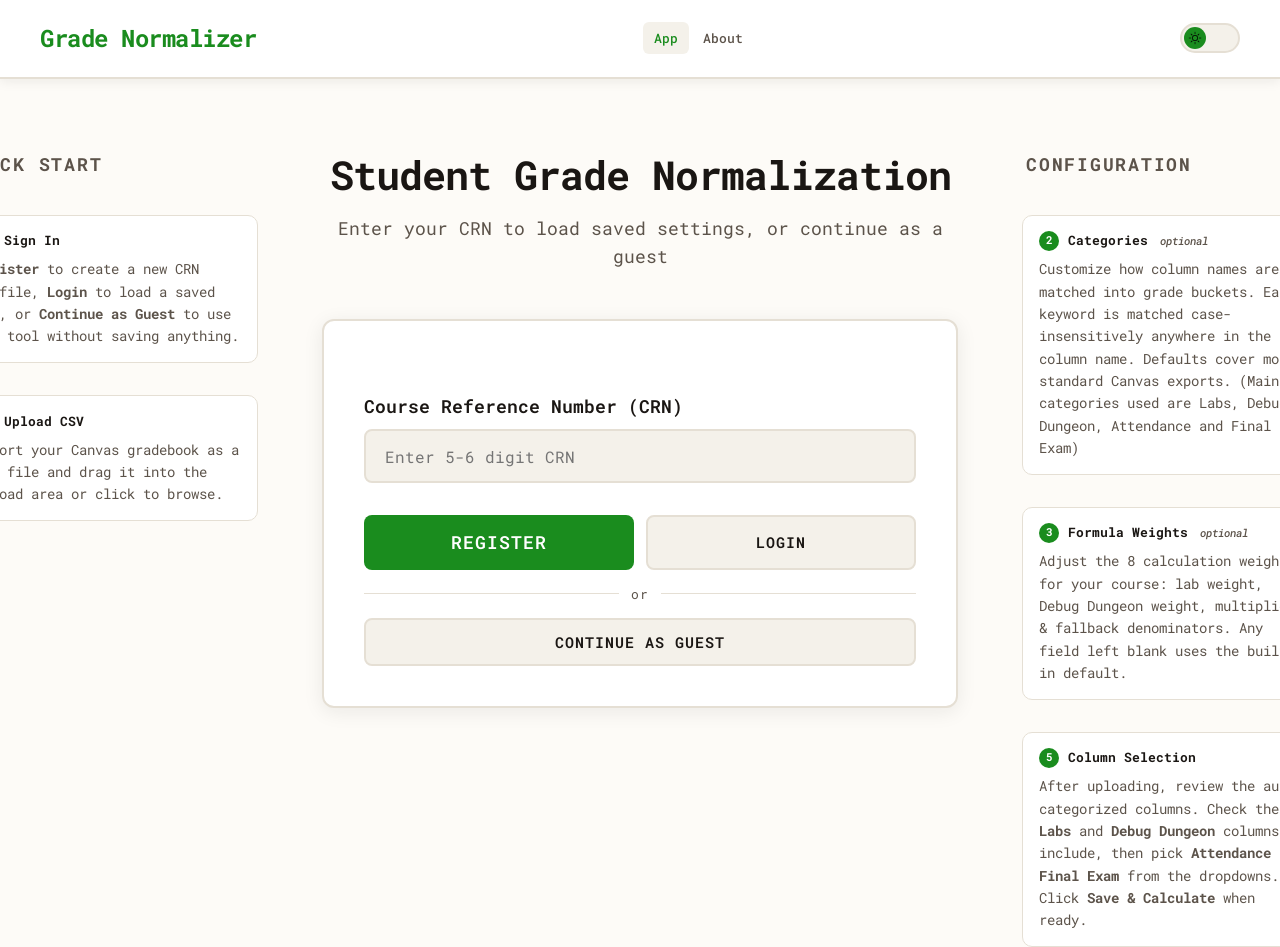
==== commit 8c30fd43: "added about page to help users utlize the application to the maximum potential" ====
--- a/frontend/index.html
+++ b/frontend/index.html
@@ -1,190 +1,459 @@
-<!DOCTYPE html>
+<!doctype html>
 <html lang="en">
-<head>
-    <meta charset="UTF-8">
-    <meta name="viewport" content="width=device-width, initial-scale=1.0">
+  <head>
+    <meta charset="UTF-8" />
+    <meta name="viewport" content="width=device-width, initial-scale=1.0" />
     <title>Grade Normalizer</title>
-    <link rel="preconnect" href="https://fonts.googleapis.com">
-    <link rel="preconnect" href="https://fonts.gstatic.com" crossorigin>
-    <link href="https://fonts.googleapis.com/css2?family=Roboto+Mono:ital,wght@0,100..700;1,100..700&display=swap" rel="stylesheet">
-    <link rel="stylesheet" href="styles.css">
-</head>
-<body>
+    <link rel="preconnect" href="https://fonts.googleapis.com" />
+    <link rel="preconnect" href="https://fonts.gstatic.com" crossorigin />
+    <link
+      href="https://fonts.googleapis.com/css2?family=Roboto+Mono:ital,wght@0,100..700;1,100..700&display=swap"
+      rel="stylesheet"
+    />
+    <link rel="stylesheet" href="styles.css" />
+  </head>
+  <body>
     <nav class="navbar">
-        <div class="navbar-content">
-            <div class="navbar-brand">
-                Grade Normalizer
-            </div>
-            <div class="navbar-right">
-                <div class="navbar-user" id="navbarUser">
-                    <span class="navbar-user-label" id="navbarUserLabel"></span>
-                    <button class="btn-logout" id="logoutBtn" type="button">Sign Out</button>
+      <div class="navbar-content">
+        <div class="navbar-brand">Grade Normalizer</div>
+        <nav class="navbar-nav">
+          <a href="index.html" class="navbar-link active">App</a>
+          <a href="about.html" class="navbar-link">About</a>
+        </nav>
+        <div class="navbar-right">
+          <div class="navbar-user" id="navbarUser">
+            <span class="navbar-user-label" id="navbarUserLabel"></span>
+            <button class="btn-logout" id="logoutBtn" type="button">
+              Sign Out
+            </button>
+          </div>
+          <div class="theme-toggle" id="themeToggle">
+            <div class="theme-toggle-slider">
+              <img
+                src="./assets/lightmode.png"
+                alt="Light mode"
+                id="themeIcon"
+              />
+            </div>
+          </div>
+        </div>
+      </div>
+    </nav>
+
+    <div class="page-layout">
+      <!-- ── Left guide panel ─────────────────────────────────────────── -->
+      <aside class="guide-panel guide-panel--left">
+        <p class="guide-panel-title">Quick Start</p>
+
+        <div class="guide-step">
+          <div class="guide-step-header">
+            <span class="guide-step-number">1</span>
+            <h3 class="guide-step-title">Sign In</h3>
+          </div>
+          <p class="guide-step-body">
+            <strong>Register</strong> to create a new CRN profile,
+            <strong>Login</strong> to load a saved one, or
+            <strong>Continue as Guest</strong> to use the tool without saving
+            anything.
+          </p>
+        </div>
+
+        <div class="guide-step">
+          <div class="guide-step-header">
+            <span class="guide-step-number">4</span>
+            <h3 class="guide-step-title">Upload CSV</h3>
+          </div>
+          <p class="guide-step-body">
+            Export your Canvas gradebook as a CSV file and drag it into the
+            upload area or click to browse.
+          </p>
+        </div>
+      </aside>
+
+      <div class="container">
+        <div class="header">
+          <h1>Student Grade Normalization</h1>
+          <p>Enter your CRN to load saved settings, or continue as a guest</p>
+        </div>
+
+        <div class="card">
+          <div id="crnSection">
+            <div class="form-group">
+              <label class="form-label" for="crnInput"
+                >Course Reference Number (CRN)</label
+              >
+              <input
+                type="text"
+                id="crnInput"
+                class="form-input"
+                placeholder="Enter 5-6 digit CRN"
+                maxlength="6"
+                pattern="[0-9]*"
+              />
+            </div>
+            <div class="action-row" style="margin-top: 0">
+              <button class="btn btn-primary" id="registerCrn" type="button">
+                Register
+              </button>
+              <button class="btn btn-secondary" id="loginCrn" type="button">
+                Login
+              </button>
+            </div>
+            <div class="crn-or-divider">or</div>
+            <button
+              class="btn btn-secondary"
+              id="continueAsGuest"
+              type="button"
+            >
+              Continue as Guest
+            </button>
+            <div id="crnMessage"></div>
+          </div>
+
+          <div class="upload-section" id="uploadSection">
+            <!-- Shown only in guest mode -->
+            <div
+              id="guestBanner"
+              style="
+                display: none;
+                background: var(--bg-secondary);
+                border: 1px solid var(--border);
+                border-radius: 6px;
+                padding: 0.65rem 1rem;
+                margin-bottom: 1.25rem;
+                display: none;
+                align-items: center;
+                gap: 0.75rem;
+                margin-top: 15px;
+              "
+            >
+              <span style="font-weight: 600; font-size: 0.9rem"
+                >Guest Mode</span
+              >
+              <span style="font-size: 0.85rem; color: var(--text-secondary)"
+                >Your preferences, categories, and formula settings will not be
+                saved.</span
+              >
+            </div>
+
+            <div id="categoryConfig">
+              <div class="form-group">
+                <div
+                  style="
+                    display: flex;
+                    justify-content: space-between;
+                    align-items: center;
+                  "
+                >
+                  <label class="form-label"
+                    >Configure Categories (Optional)</label
+                  >
+                  <button class="btn-link" id="toggleCategories" type="button">
+                    <span id="toggleText">Show</span> ▼
+                  </button>
                 </div>
-                <div class="theme-toggle" id="themeToggle">
-                    <div class="theme-toggle-slider">
-                        <img src="./assets/lightmode.png" alt="Light mode" id="themeIcon">
-                    </div>
+                <p
+                  style="
+                    color: var(--text-secondary);
+                    font-size: 0.9rem;
+                    margin-top: 0.5rem;
+                  "
+                >
+                  Customize how your CSV columns are categorized
+                </p>
+                <p class="hint">
+                  Keywords are case-insensitive and matched anywhere in column
+                  names
+                </p>
+              </div>
+
+              <div id="categoryEditor" style="display: none">
+                <div id="categoryList"></div>
+                <button
+                  class="btn-secondary"
+                  id="addCategory"
+                  style="margin-top: 1rem"
+                  type="button"
+                >
+                  + Add Custom Category
+                </button>
+                <button
+                  class="btn btn-primary"
+                  id="saveCategories"
+                  style="margin-top: 1rem"
+                  type="button"
+                >
+                  Save Categories
+                </button>
+                <div id="categoryMessage"></div>
+              </div>
+            </div>
+
+            <div id="formulaConfig">
+              <div class="form-group">
+                <div
+                  style="
+                    display: flex;
+                    justify-content: space-between;
+                    align-items: center;
+                  "
+                >
+                  <label class="form-label"
+                    >Configure Formula Weights (Optional)</label
+                  >
+                  <button class="btn-link" id="toggleFormula" type="button">
+                    <span id="toggleFormulaText">Show</span> ▼
+                  </button>
                 </div>
-            </div>
-        </div>
-    </nav>
-
-    <div class="container">
-        <div class="header">
-            <h1>Student Grade Normalization</h1>
-            <p>Enter your CRN to load saved settings, or continue as a guest</p>
-        </div>
-
-        <div class="card">
-            <div id="crnSection">
-                <div class="form-group">
-                    <label class="form-label" for="crnInput">Course Reference Number (CRN)</label>
-                    <input 
-                        type="text" 
-                        id="crnInput" 
-                        class="form-input" 
-                        placeholder="Enter 5-6 digit CRN"
-                        maxlength="6"
-                        pattern="[0-9]*"
-                    >
+                <p
+                  style="
+                    color: var(--text-secondary);
+                    font-size: 0.9rem;
+                    margin-top: 0.5rem;
+                  "
+                >
+                  Customize grade calculation weights for your course. Leave any
+                  field blank to use the default value.
+                </p>
+              </div>
+              <div id="formulaEditor" style="display: none">
+                <div class="column-choice-grid">
+                  <div class="column-choice">
+                    <label class="form-label" for="inputLabWeight"
+                      >Lab weight</label
+                    >
+                    <input
+                      type="number"
+                      id="inputLabWeight"
+                      class="form-input"
+                      placeholder="Default: 40"
+                      min="0"
+                      step="any"
+                    />
+                    <p class="hint">
+                      Portion of the combined score attributed to lab
+                      assignments.
+                    </p>
+                  </div>
+                  <div class="column-choice">
+                    <label class="form-label" for="inputDdWeight"
+                      >Debug Dungeon weight</label
+                    >
+                    <input
+                      type="number"
+                      id="inputDdWeight"
+                      class="form-input"
+                      placeholder="Default: 60"
+                      min="0"
+                      step="any"
+                    />
+                    <p class="hint">
+                      Portion of the combined score attributed to Debug Dungeon.
+                    </p>
+                  </div>
+                  <div class="column-choice">
+                    <label class="form-label" for="inputLabScale"
+                      >Lab score multiplier</label
+                    >
+                    <input
+                      type="number"
+                      id="inputLabScale"
+                      class="form-input"
+                      placeholder="Default: 5.3"
+                      min="0"
+                      step="any"
+                    />
+                    <p class="hint">
+                      Scales the combined Lab + DD score to the final Lab
+                      output. (Lab weight + DD weight) × multiplier = Lab total
+                      points.
+                    </p>
+                  </div>
+                  <div class="column-choice">
+                    <label class="form-label" for="inputLabTotalPoints"
+                      >Lab total points</label
+                    >
+                    <input
+                      type="number"
+                      id="inputLabTotalPoints"
+                      class="form-input"
+                      placeholder="Default: 530"
+                      min="0"
+                      step="any"
+                    />
+                    <p class="hint">
+                      Maximum possible Lab score displayed in the output. Should
+                      equal (Lab weight + DD weight) × Lab score multiplier.
+                    </p>
+                  </div>
+                  <div class="column-choice">
+                    <label class="form-label" for="inputAttendanceMult"
+                      >Attendance multiplier</label
+                    >
+                    <input
+                      type="number"
+                      id="inputAttendanceMult"
+                      class="form-input"
+                      placeholder="Default: 1.2"
+                      min="0"
+                      step="any"
+                    />
+                    <p class="hint">
+                      Scales the raw attendance score to the final Attendance
+                      output. Not applied when column is named "Attendance
+                      Total".
+                    </p>
+                  </div>
+                  <div class="column-choice">
+                    <label class="form-label" for="inputAttendanceTotalPoints"
+                      >Attendance total points</label
+                    >
+                    <input
+                      type="number"
+                      id="inputAttendanceTotalPoints"
+                      class="form-input"
+                      placeholder="Default: 120"
+                      min="0"
+                      step="any"
+                    />
+                    <p class="hint">
+                      Maximum possible Attendance score displayed in the output.
+                    </p>
+                  </div>
+                  <div class="column-choice">
+                    <label class="form-label" for="inputLabDenomFallback"
+                      >Lab max points (fallback)</label
+                    >
+                    <input
+                      type="number"
+                      id="inputLabDenomFallback"
+                      class="form-input"
+                      placeholder="Default: 300"
+                      min="0"
+                      step="any"
+                    />
+                    <p class="hint">
+                      Used as the lab denominator only when the CSV has no
+                      "Points Possible" row.
+                    </p>
+                  </div>
+                  <div class="column-choice">
+                    <label class="form-label" for="inputDdDenomFallback"
+                      >Debug Dungeon max points (fallback)</label
+                    >
+                    <input
+                      type="number"
+                      id="inputDdDenomFallback"
+                      class="form-input"
+                      placeholder="Default: 230"
+                      min="0"
+                      step="any"
+                    />
+                    <p class="hint">
+                      Used as the DD denominator only when the CSV has no
+                      "Points Possible" row.
+                    </p>
+                  </div>
                 </div>
-                <div class="action-row" style="margin-top:0;">
-                    <button class="btn btn-primary" id="registerCrn" type="button">
-                        Register
-                    </button>
-                    <button class="btn btn-secondary" id="loginCrn" type="button">
-                        Login
-                    </button>
+                <div class="action-row" style="margin-top: 1rem">
+                  <button
+                    class="btn btn-primary"
+                    id="saveFormula"
+                    type="button"
+                  >
+                    Save Formula
+                  </button>
+                  <button
+                    class="btn btn-secondary"
+                    id="resetFormula"
+                    type="button"
+                  >
+                    Reset to Defaults
+                  </button>
                 </div>
-                <div class="crn-or-divider">or</div>
-                <button class="btn btn-secondary" id="continueAsGuest" type="button">
-                    Continue as Guest
-                </button>
-                <div id="crnMessage"></div>
-            </div>
-
-            <div class="upload-section" id="uploadSection">
-                <!-- Shown only in guest mode -->
-                <div id="guestBanner" style="display:none;background:var(--bg-secondary);border:1px solid var(--border);border-radius:6px;padding:0.65rem 1rem;margin-bottom:1.25rem;display:none;align-items:center;gap:0.75rem; margin-top: 15px;">
-                    <span style="font-weight:600;font-size:0.9rem;">Guest Mode</span>
-                    <span style="font-size:0.85rem;color:var(--text-secondary);">Your preferences, categories, and formula settings will not be saved.</span>
-                </div>
-
-                <div id="categoryConfig">
-                    <div class="form-group">
-                        <div style="display:flex;justify-content:space-between;align-items:center;">
-                            <label class="form-label">Configure Categories (Optional)</label>
-                            <button class="btn-link" id="toggleCategories" type="button">
-                                <span id="toggleText">Show</span> ▼
-                            </button>
-                        </div>
-                        <p style="color:var(--text-secondary);font-size:0.9rem;margin-top:0.5rem;">
-                            Customize how your CSV columns are categorized
-                        </p>
-                        <p class="hint">Keywords are case-insensitive and matched anywhere in column names</p>
-                    </div>
-                    
-                    <div id="categoryEditor" style="display:none;">
-                        <div id="categoryList"></div>
-                        <button class="btn-secondary" id="addCategory" style="margin-top:1rem;" type="button">
-                            + Add Custom Category
-                        </button>
-                        <button class="btn btn-primary" id="saveCategories" style="margin-top:1rem;" type="button">
-                            Save Categories
-                        </button>
-                        <div id="categoryMessage"></div>
-                    </div>
-                </div>
-                
-                <div id="formulaConfig">
-                    <div class="form-group">
-                        <div style="display:flex;justify-content:space-between;align-items:center;">
-                            <label class="form-label">Configure Formula Weights (Optional)</label>
-                            <button class="btn-link" id="toggleFormula" type="button">
-                                <span id="toggleFormulaText">Show</span> ▼
-                            </button>
-                        </div>
-                        <p style="color:var(--text-secondary);font-size:0.9rem;margin-top:0.5rem;">
-                            Customize grade calculation weights for your course. Leave any field blank to use the default value.
-                        </p>
-                    </div>
-                    <div id="formulaEditor" style="display:none;">
-                        <div class="column-choice-grid">
-                            <div class="column-choice">
-                                <label class="form-label" for="inputLabWeight">Lab weight</label>
-                                <input type="number" id="inputLabWeight" class="form-input" placeholder="Default: 40" min="0" step="any">
-                                <p class="hint">Portion of the combined score attributed to lab assignments.</p>
-                            </div>
-                            <div class="column-choice">
-                                <label class="form-label" for="inputDdWeight">Debug Dungeon weight</label>
-                                <input type="number" id="inputDdWeight" class="form-input" placeholder="Default: 60" min="0" step="any">
-                                <p class="hint">Portion of the combined score attributed to Debug Dungeon.</p>
-                            </div>
-                            <div class="column-choice">
-                                <label class="form-label" for="inputLabScale">Lab score multiplier</label>
-                                <input type="number" id="inputLabScale" class="form-input" placeholder="Default: 5.3" min="0" step="any">
-                                <p class="hint">Scales the combined Lab + DD score to the final Lab output. (Lab weight + DD weight) × multiplier = Lab total points.</p>
-                            </div>
-                            <div class="column-choice">
-                                <label class="form-label" for="inputLabTotalPoints">Lab total points</label>
-                                <input type="number" id="inputLabTotalPoints" class="form-input" placeholder="Default: 530" min="0" step="any">
-                                <p class="hint">Maximum possible Lab score displayed in the output. Should equal (Lab weight + DD weight) × Lab score multiplier.</p>
-                            </div>
-                            <div class="column-choice">
-                                <label class="form-label" for="inputAttendanceMult">Attendance multiplier</label>
-                                <input type="number" id="inputAttendanceMult" class="form-input" placeholder="Default: 1.2" min="0" step="any">
-                                <p class="hint">Scales the raw attendance score to the final Attendance output. Not applied when column is named "Attendance Total".</p>
-                            </div>
-                            <div class="column-choice">
-                                <label class="form-label" for="inputAttendanceTotalPoints">Attendance total points</label>
-                                <input type="number" id="inputAttendanceTotalPoints" class="form-input" placeholder="Default: 120" min="0" step="any">
-                                <p class="hint">Maximum possible Attendance score displayed in the output.</p>
-                            </div>
-                            <div class="column-choice">
-                                <label class="form-label" for="inputLabDenomFallback">Lab max points (fallback)</label>
-                                <input type="number" id="inputLabDenomFallback" class="form-input" placeholder="Default: 300" min="0" step="any">
-                                <p class="hint">Used as the lab denominator only when the CSV has no "Points Possible" row.</p>
-                            </div>
-                            <div class="column-choice">
-                                <label class="form-label" for="inputDdDenomFallback">Debug Dungeon max points (fallback)</label>
-                                <input type="number" id="inputDdDenomFallback" class="form-input" placeholder="Default: 230" min="0" step="any">
-                                <p class="hint">Used as the DD denominator only when the CSV has no "Points Possible" row.</p>
-                            </div>
-                        </div>
-                        <div class="action-row" style="margin-top:1rem;">
-                            <button class="btn btn-primary" id="saveFormula" type="button">
-                                Save Formula
-                            </button>
-                            <button class="btn btn-secondary" id="resetFormula" type="button">
-                                Reset to Defaults
-                            </button>
-                        </div>
-                        <div id="formulaMessage"></div>
-                    </div>
-                </div>
-
-                <div class="form-group">
-                    <label class="form-label">Upload Student Grades (CSV)</label>
-                    <div class="file-upload-wrapper">
-                        <input 
-                            type="file" 
-                            id="csvFile" 
-                            class="file-upload-input"
-                            accept=".csv"
-                        >
-                        <label for="csvFile" class="file-upload-label" id="fileLabel">
-                            <span id="fileName">Choose CSV file or drag here</span>
-                        </label>
-                    </div>
-                </div>
-
-                <button class="btn btn-primary" id="processFile" disabled type="button">
-                    Process & Normalize Grades
-                </button>
-                <div id="uploadMessage"></div>
-            </div>
-        </div>
+                <div id="formulaMessage"></div>
+              </div>
+            </div>
+
+            <div class="form-group">
+              <label class="form-label">Upload Student Grades (CSV)</label>
+              <div class="file-upload-wrapper">
+                <input
+                  type="file"
+                  id="csvFile"
+                  class="file-upload-input"
+                  accept=".csv"
+                />
+                <label for="csvFile" class="file-upload-label" id="fileLabel">
+                  <span id="fileName">Choose CSV file or drag here</span>
+                </label>
+              </div>
+            </div>
+
+            <button
+              class="btn btn-primary"
+              id="processFile"
+              disabled
+              type="button"
+            >
+              Process & Normalize Grades
+            </button>
+            <div id="uploadMessage"></div>
+          </div>
+        </div>
+      </div>
+      <!-- /.container -->
+
+      <aside class="guide-panel guide-panel--right">
+        <p class="guide-panel-title">Configuration</p>
+
+        <div class="guide-step">
+          <div class="guide-step-header">
+            <span class="guide-step-number">2</span>
+            <h3 class="guide-step-title">
+              Categories
+              <span class="guide-step-optional">optional</span>
+            </h3>
+          </div>
+          <p class="guide-step-body">
+            Customize how column names are matched into grade buckets. Each
+            keyword is matched case-insensitively anywhere in the column name.
+            Defaults cover most standard Canvas exports. (Main categories used
+            are Labs, Debug Dungeon, Attendance and Final Exam)
+          </p>
+        </div>
+
+        <div class="guide-step">
+          <div class="guide-step-header">
+            <span class="guide-step-number">3</span>
+            <h3 class="guide-step-title">
+              Formula Weights
+              <span class="guide-step-optional">optional</span>
+            </h3>
+          </div>
+          <p class="guide-step-body">
+            Adjust the 8 calculation weights for your course: lab weight, Debug
+            Dungeon weight, multipliers &amp; fallback denominators. Any field
+            left blank uses the built-in default.
+          </p>
+        </div>
+
+        <div class="guide-step">
+          <div class="guide-step-header">
+            <span class="guide-step-number">5</span>
+            <h3 class="guide-step-title">Column Selection</h3>
+          </div>
+          <p class="guide-step-body">
+            After uploading, review the auto-categorized columns. Check the
+            <strong>Labs</strong> and <strong>Debug Dungeon</strong> columns to
+            include, then pick <strong>Attendance</strong> and
+            <strong>Final Exam</strong> from the dropdowns. Click
+            <strong>Save &amp; Calculate</strong> when ready.
+          </p>
+        </div>
+      </aside>
     </div>
+    <!-- /.page-layout -->
     <script type="module" src="script.js"></script>
-</body>
-</html>+  </body>
+</html>
--- a/frontend/styles.css
+++ b/frontend/styles.css
@@ -94,6 +94,32 @@
   font-weight: 400;
 }
 
+.navbar-nav {
+  display: flex;
+  align-items: center;
+  gap: 0.15rem;
+  flex: 0 1 150px;
+}
+
+.navbar-link {
+  font-family: "Roboto Mono", monospace;
+  font-size: 0.82rem;
+  font-weight: 500;
+  color: var(--text-secondary);
+  text-decoration: none;
+  padding: 0.35rem 0.7rem;
+  border-radius: 6px;
+  transition:
+    color 0.2s ease,
+    background-color 0.2s ease;
+}
+
+.navbar-link:hover,
+.navbar-link.active {
+  color: var(--accent);
+  background-color: var(--bg-secondary);
+}
+
 .navbar-right {
   display: flex;
   align-items: center;
@@ -177,12 +203,110 @@
   transform: translateX(30px);
 }
 
+/* Page layout — three-column wrapper (guide | main | guide) */
+.page-layout {
+  display: flex;
+  justify-content: center;
+  align-items: flex-start;
+  gap: 2rem;
+  max-width: 1420px;
+  margin: 0 auto;
+  padding: 0 1.5rem;
+}
+
 /* Container */
 .container {
   max-width: 700px;
-  margin: 4rem auto;
+  width: 100%;
+  flex-shrink: 0;
+  margin: 4rem 0;
   padding: 0 2rem;
   animation: fadeIn 0.6s ease 0.2s both;
+}
+
+/* Guide panels */
+.guide-panel {
+  width: 300px;
+  flex-shrink: 0;
+  padding-top: 4.5rem;
+  position: sticky;
+  display: flex;
+  flex-direction: column;
+  gap: 2rem;
+  animation: fadeIn 0.6s ease 0.4s both;
+}
+
+.guide-panel-title {
+  font-size: 1.1rem;
+  font-weight: 700;
+  letter-spacing: 0.1em;
+  text-transform: uppercase;
+  color: var(--text-secondary);
+  margin: 0 0 0.25rem 0.25rem;
+}
+
+#formula-img {
+  width: 100%;
+  height: 100%;
+  object-fit: cover;
+}
+.guide-step {
+  background: var(--bg-card);
+  border: 1px solid var(--border);
+  border-radius: 10px;
+  padding: 0.9rem 1rem;
+  transition:
+    border-color 0.2s ease,
+    box-shadow 0.2s ease;
+}
+
+.guide-step:hover {
+  border-color: var(--accent);
+  box-shadow: 0 2px 10px var(--shadow);
+}
+
+.guide-step-header {
+  display: flex;
+  align-items: center;
+  gap: 0.55rem;
+  margin-bottom: 0.45rem;
+}
+
+.guide-step-number {
+  display: flex;
+  align-items: center;
+  justify-content: center;
+  width: 20px;
+  height: 20px;
+  border-radius: 50%;
+  background: var(--accent);
+  color: white;
+  font-size: 0.68rem;
+  font-weight: 700;
+  flex-shrink: 0;
+  font-family: "Roboto Mono", monospace;
+}
+
+.guide-step-title {
+  font-size: 0.82rem;
+  font-weight: 700;
+  color: var(--text-primary);
+  margin: 0;
+}
+
+.guide-step-optional {
+  font-size: 0.68rem;
+  font-weight: 500;
+  color: var(--text-secondary);
+  margin-left: 0.25rem;
+  font-style: italic;
+}
+
+.guide-step-body {
+  font-size: 0.9rem;
+  color: var(--text-secondary);
+  line-height: 1.55;
+  margin: 0;
 }
 
 @keyframes fadeIn {
@@ -766,7 +890,177 @@
   background: var(--bg-secondary);
 }
 
+/* ── About page ────────────────────────────────────────────────────────────── */
+
+.about-container {
+  max-width: 1200px;
+  margin: 4rem auto;
+  padding: 0 2rem;
+  animation: fadeIn 0.6s ease 0.2s both;
+}
+
+.about-hero {
+  text-align: center;
+  margin-bottom: 2.5rem;
+}
+
+.about-hero h1 {
+  font-size: 2.5rem;
+  font-weight: 700;
+  margin-bottom: 0.5rem;
+  color: var(--text-primary);
+  letter-spacing: -1px;
+}
+
+.about-hero p {
+  font-size: 1.1rem;
+  color: var(--text-secondary);
+}
+
+.about-section {
+  margin-bottom: 1.5rem;
+}
+
+.about-section h2 {
+  font-size: 1.15rem;
+  font-weight: 700;
+  color: var(--text-primary);
+  margin: 0 0 1rem 0;
+  padding-bottom: 0.6rem;
+  border-bottom: 2px solid var(--border);
+}
+
+.about-section p {
+  font-size: 0.95rem;
+  color: var(--text-secondary);
+  line-height: 1.65;
+  margin-bottom: 0.75rem;
+}
+
+/* Video embed */
+.video-wrapper {
+  position: relative;
+  width: 100%;
+  aspect-ratio: 16 / 9;
+  border-radius: 10px;
+  overflow: hidden;
+  background: var(--bg-secondary);
+  margin-bottom: 0.9rem;
+}
+
+.video-wrapper iframe,
+.video-wrapper video {
+  position: absolute;
+  inset: 0;
+  width: 100%;
+  height: 100%;
+  border: none;
+  border-radius: 10px;
+}
+
+/* Placeholder shown until the real video is added */
+.video-placeholder-inner {
+  position: absolute;
+  inset: 0;
+  display: flex;
+  flex-direction: column;
+  align-items: center;
+  justify-content: center;
+  gap: 0.75rem;
+  border: 2px dashed var(--border);
+  border-radius: 10px;
+}
+
+.video-placeholder-icon {
+  width: 52px;
+  height: 52px;
+  border-radius: 50%;
+  background: var(--accent);
+  display: flex;
+  align-items: center;
+  justify-content: center;
+  color: white;
+  font-size: 1.3rem;
+  padding-left: 4px; /* optical center for ▶ */
+}
+
+.video-placeholder-label {
+  font-size: 0.9rem;
+  font-weight: 600;
+  color: var(--text-secondary);
+}
+
+/* How-it-works steps grid (reuses .guide-step) */
+.about-steps {
+  display: grid;
+  grid-template-columns: 1fr 1fr;
+  gap: 0.75rem;
+}
+
+/* Formula code block */
+.formula-block {
+  background: var(--bg-secondary);
+  border: 1px solid var(--border);
+  border-radius: 8px;
+  padding: 1.25rem 1.5rem;
+  font-family: "Roboto Mono", monospace;
+  font-size: 0.82rem;
+  color: var(--text-primary);
+  line-height: 2;
+  margin-bottom: 0.75rem;
+  overflow-x: auto;
+  height: auto;
+  width: auto;
+}
+
+.formula-comment {
+  color: var(--text-secondary);
+  font-size: 0.76rem;
+}
+
+/* Tips grid */
+.about-tips {
+  display: grid;
+  grid-template-columns: 1fr 1fr;
+  gap: 0.75rem;
+}
+
+.about-tip {
+  background: var(--bg-secondary);
+  border: 1px solid var(--border);
+  border-radius: 8px;
+  padding: 0.9rem 1rem;
+}
+
+.about-tip strong {
+  display: block;
+  font-size: 0.82rem;
+  font-weight: 700;
+  color: var(--text-primary);
+  margin-bottom: 0.35rem;
+}
+
+.about-tip p {
+  font-size: 0.78rem;
+  color: var(--text-secondary);
+  line-height: 1.55;
+  margin: 0;
+}
+
 /* Responsive */
+
+/* Hide guide panels when the viewport isn't wide enough to show them comfortably */
+@media (max-width: 1260px) {
+  .guide-panel {
+    display: none;
+  }
+
+  /* Re-center the main container now that the panels are gone */
+  .container {
+    margin: 4rem auto;
+  }
+}
+
 @media (max-width: 768px) {
   .navbar {
     padding: 1rem;
@@ -792,4 +1086,14 @@
   .column-choice-grid {
     grid-template-columns: 1fr;
   }
-}
+
+  .about-steps,
+  .about-tips {
+    grid-template-columns: 1fr;
+  }
+
+  .about-container {
+    margin: 2rem auto;
+    padding: 0 1rem;
+  }
+}
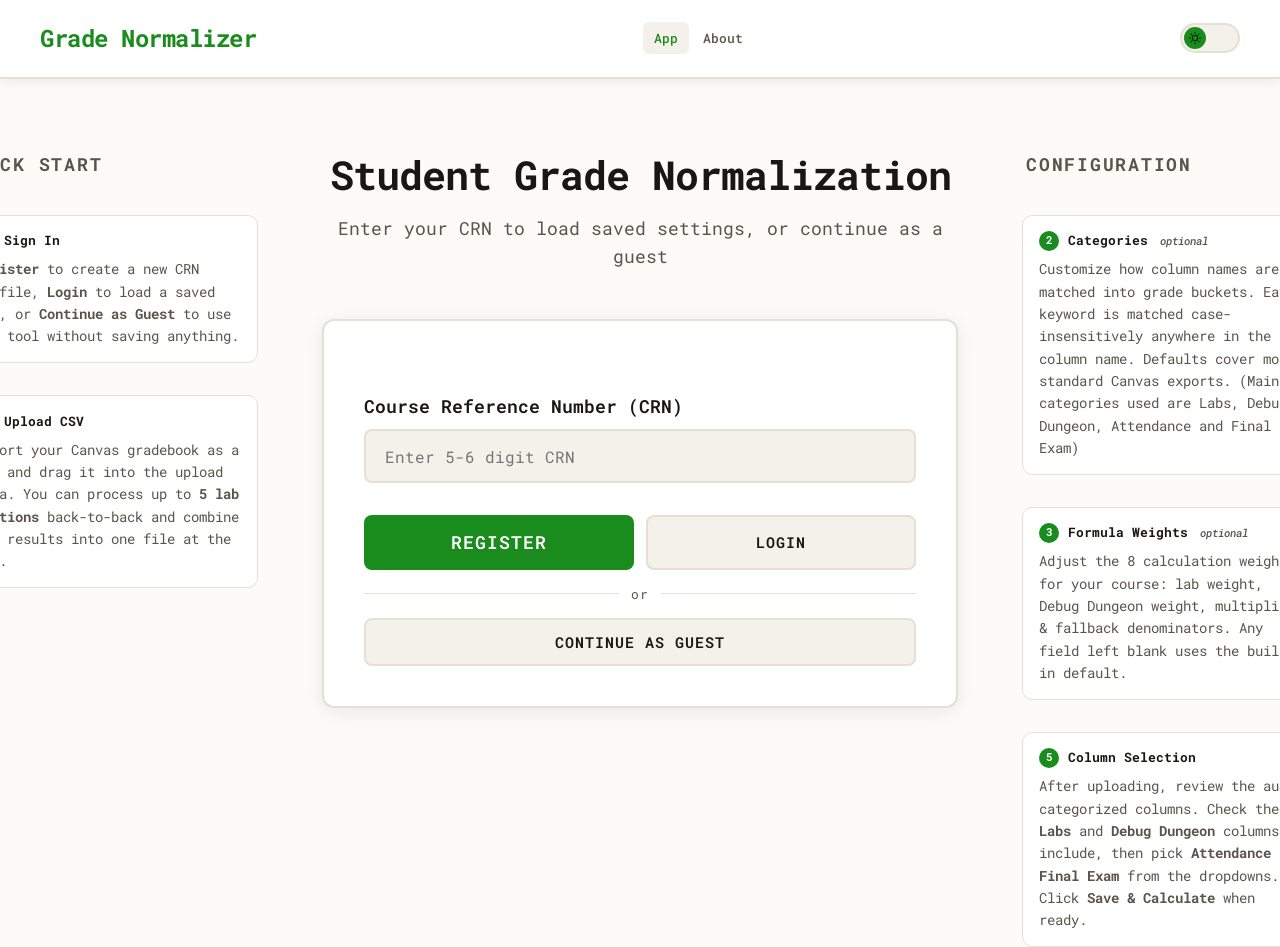
==== commit d8839225: "alternative flow" ====
--- a/frontend/index.html
+++ b/frontend/index.html
@@ -64,8 +64,9 @@
             <h3 class="guide-step-title">Upload CSV</h3>
           </div>
           <p class="guide-step-body">
-            Export your Canvas gradebook as a CSV file and drag it into the
-            upload area or click to browse.
+            Export your Canvas gradebook as a CSV and drag it into the upload
+            area. You can process up to <strong>5 lab sections</strong>
+            back-to-back and combine all results into one file at the end.
           </p>
         </div>
       </aside>
@@ -377,6 +378,17 @@
 
             <div class="form-group">
               <label class="form-label">Upload Student Grades (CSV)</label>
+              <p
+                style="
+                  color: var(--text-secondary);
+                  font-size: 0.85rem;
+                  margin-top: 0.25rem;
+                  margin-bottom: 0.6rem;
+                "
+              >
+                You can process up to 5 lab-section CSVs and combine the
+                results at the end.
+              </p>
               <div class="file-upload-wrapper">
                 <input
                   type="file"
--- a/frontend/styles.css
+++ b/frontend/styles.css
@@ -475,6 +475,47 @@
   margin-top: 0.5rem;
 }
 
+/* ── Multi-section results UI ────────────────────────────────────────────── */
+
+/* Badge showing "Section N / 5" next to the results heading */
+.section-badge {
+  font-size: 0.8rem;
+  font-weight: 600;
+  color: var(--text-secondary);
+  background: var(--bg-secondary);
+  border: 1px solid var(--border);
+  border-radius: 12px;
+  padding: 0.2rem 0.65rem;
+  white-space: nowrap;
+}
+
+/* Box shown when 2+ sections have been processed, listing files and combine button */
+.combine-box {
+  background: var(--bg-secondary);
+  border: 1px solid var(--border);
+  border-radius: 8px;
+  padding: 1rem 1.1rem;
+  margin-bottom: 1.25rem;
+}
+
+.combine-box-title {
+  font-size: 0.9rem;
+  font-weight: 600;
+  margin-bottom: 0.5rem;
+}
+
+.combine-box-list {
+  list-style: none;
+  margin: 0 0 0.85rem 0;
+  padding: 0;
+}
+
+.combine-box-list-item {
+  font-size: 0.85rem;
+  color: var(--text-secondary);
+  padding: 0.1rem 0;
+}
+
 .column-choice-grid {
   display: grid;
   grid-template-columns: 1fr 1fr;
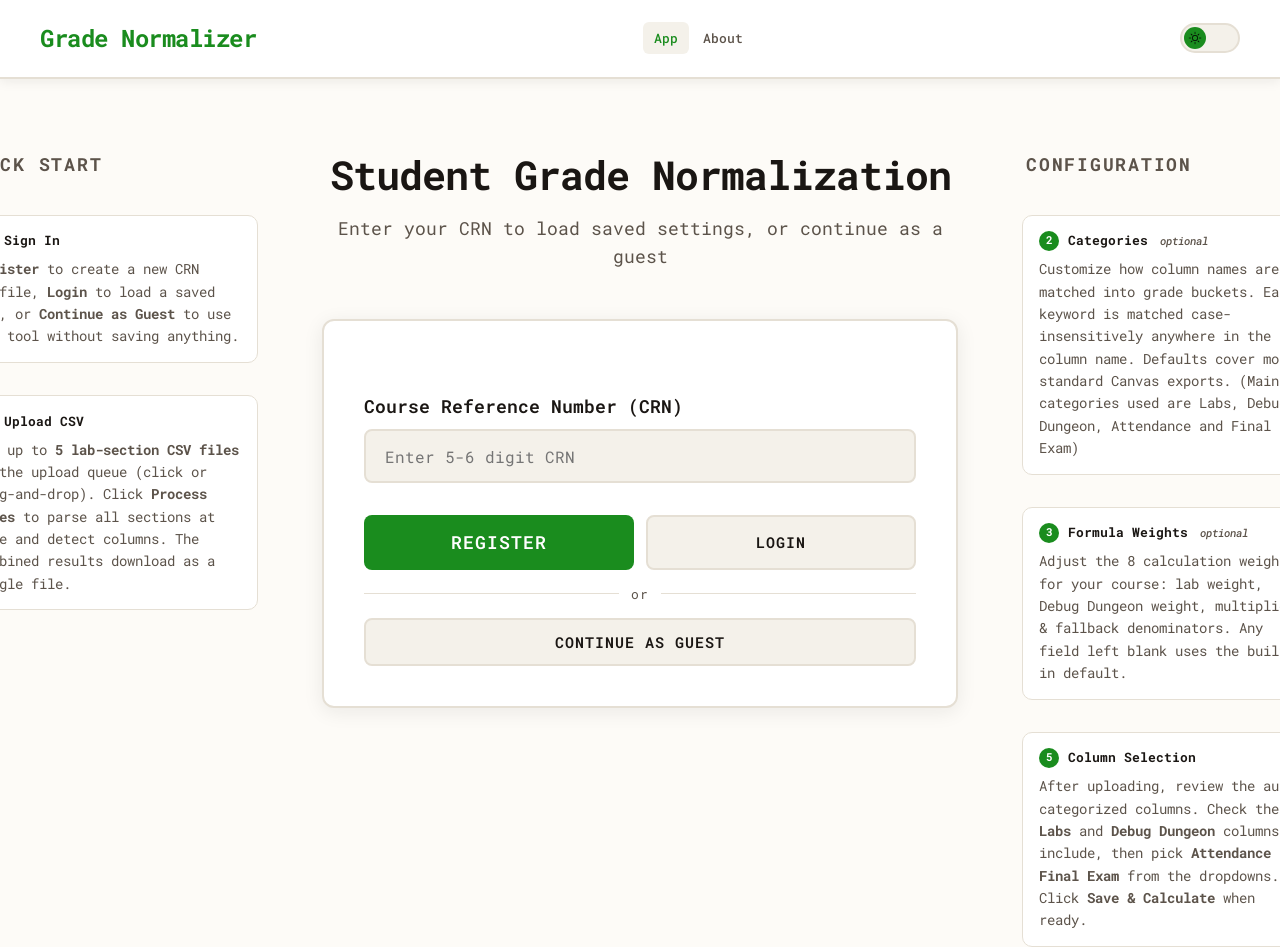
==== commit cfbff6d6: "better 5 csv flow" ====
--- a/frontend/index.html
+++ b/frontend/index.html
@@ -64,9 +64,10 @@
             <h3 class="guide-step-title">Upload CSV</h3>
           </div>
           <p class="guide-step-body">
-            Export your Canvas gradebook as a CSV and drag it into the upload
-            area. You can process up to <strong>5 lab sections</strong>
-            back-to-back and combine all results into one file at the end.
+            Add up to <strong>5 lab-section CSV files</strong> to the upload
+            queue (click or drag-and-drop). Click
+            <strong>Process Files</strong> to parse all sections at once and
+            detect columns. The combined results download as a single file.
           </p>
         </div>
       </aside>
@@ -395,11 +396,14 @@
                   id="csvFile"
                   class="file-upload-input"
                   accept=".csv"
+                  multiple
                 />
                 <label for="csvFile" class="file-upload-label" id="fileLabel">
-                  <span id="fileName">Choose CSV file or drag here</span>
+                  <span id="fileName">Choose CSV files or drag here (up to 5)</span>
                 </label>
               </div>
+              <!-- Populated by renderFileQueue() as files are added -->
+              <div id="fileQueue" class="file-queue" style="display: none"></div>
             </div>
 
             <button
@@ -408,7 +412,7 @@
               disabled
               type="button"
             >
-              Process & Normalize Grades
+              Process Files & Detect Columns
             </button>
             <div id="uploadMessage"></div>
           </div>
--- a/frontend/styles.css
+++ b/frontend/styles.css
@@ -475,45 +475,78 @@
   margin-top: 0.5rem;
 }
 
-/* ── Multi-section results UI ────────────────────────────────────────────── */
-
-/* Badge showing "Section N / 5" next to the results heading */
-.section-badge {
-  font-size: 0.8rem;
+/* ── Multi-file upload queue ─────────────────────────────────────────────── */
+
+/* Container rendered below the dropzone showing each queued file */
+.file-queue {
+  margin-top: 0.6rem;
+  display: flex !important;
+  flex-direction: column;
+  gap: 0.4rem;
+}
+
+/* One row per queued file */
+.file-queue-item {
+  display: flex;
+  align-items: center;
+  gap: 0.6rem;
+  background: var(--bg-secondary);
+  border: 1px solid var(--border);
+  border-radius: 6px;
+  padding: 0.4rem 0.75rem;
+  font-size: 0.875rem;
+}
+
+.file-queue-name {
+  flex: 1;
+  overflow: hidden;
+  text-overflow: ellipsis;
+  white-space: nowrap;
+  color: var(--text-primary);
+}
+
+/* × remove button for each queued file */
+.file-queue-remove {
+  flex-shrink: 0;
+  background: none;
+  border: none;
+  color: var(--text-secondary);
+  font-size: 1.1rem;
+  line-height: 1;
+  cursor: pointer;
+  padding: 0 0.2rem;
+  border-radius: 3px;
+  transition:
+    color 0.15s,
+    background 0.15s;
+}
+
+.file-queue-remove:hover {
+  color: var(--error);
+  background: color-mix(in srgb, var(--error) 10%, transparent);
+}
+
+/* ── Column presence badge ───────────────────────────────────────────────── */
+
+/* Shown next to a column name when it is missing from some uploaded files */
+.presence-badge {
+  display: inline-block;
+  margin-left: 0.4rem;
+  font-size: 0.75rem;
   font-weight: 600;
-  color: var(--text-secondary);
-  background: var(--bg-secondary);
-  border: 1px solid var(--border);
-  border-radius: 12px;
-  padding: 0.2rem 0.65rem;
+  color: #8a6000;
+  background: #fff3cd;
+  border: 1px solid #f0c040;
+  border-radius: 10px;
+  padding: 0.05rem 0.45rem;
+  vertical-align: middle;
   white-space: nowrap;
 }
 
-/* Box shown when 2+ sections have been processed, listing files and combine button */
-.combine-box {
-  background: var(--bg-secondary);
-  border: 1px solid var(--border);
-  border-radius: 8px;
-  padding: 1rem 1.1rem;
-  margin-bottom: 1.25rem;
-}
-
-.combine-box-title {
-  font-size: 0.9rem;
-  font-weight: 600;
-  margin-bottom: 0.5rem;
-}
-
-.combine-box-list {
-  list-style: none;
-  margin: 0 0 0.85rem 0;
-  padding: 0;
-}
-
-.combine-box-list-item {
-  font-size: 0.85rem;
-  color: var(--text-secondary);
-  padding: 0.1rem 0;
+[data-theme="dark"] .presence-badge {
+  color: #f5d27a;
+  background: #3a2e00;
+  border-color: #7a5e00;
 }
 
 .column-choice-grid {
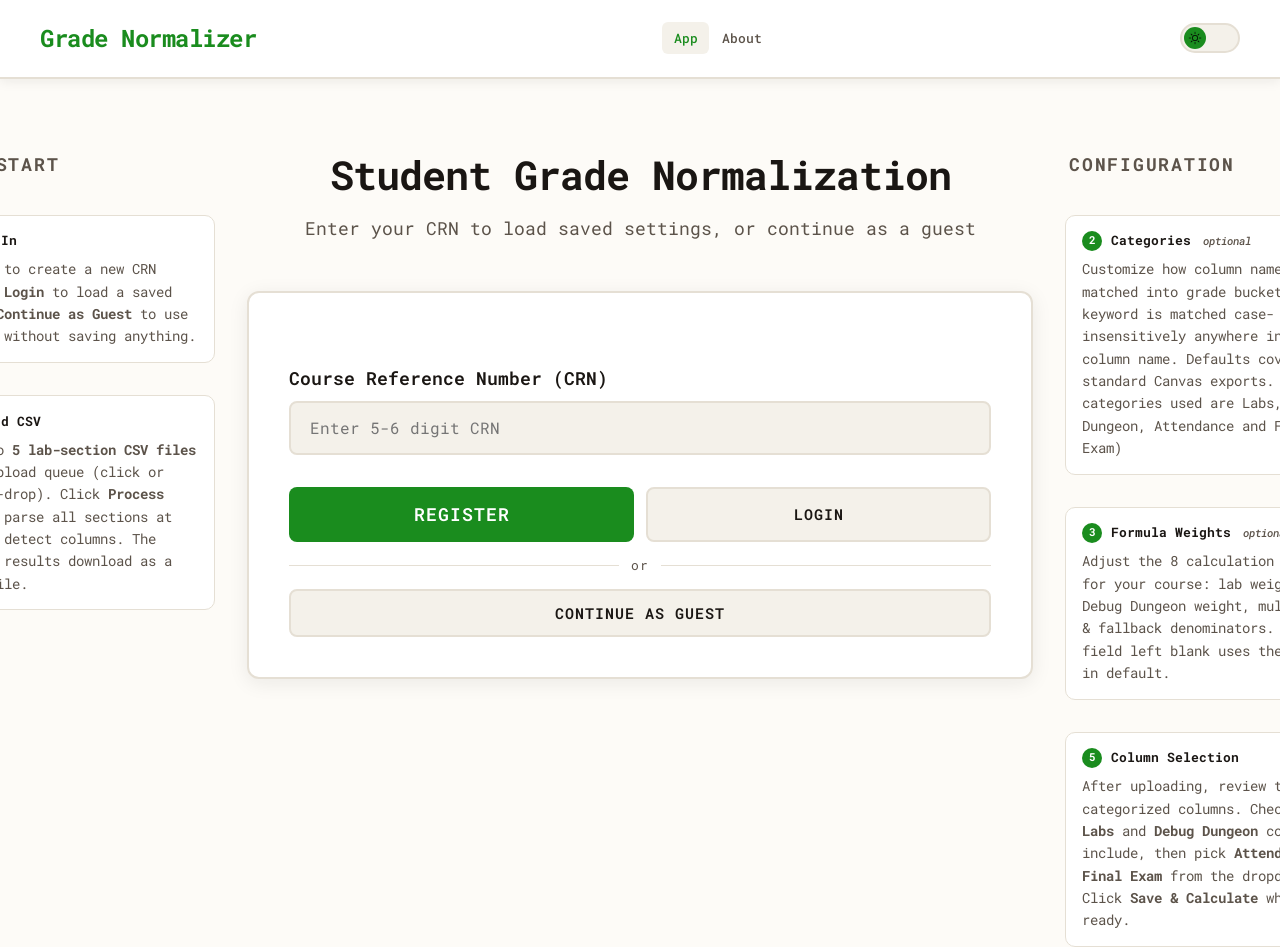
==== commit a395b975: "hamburger menu" ====
--- a/frontend/index.html
+++ b/frontend/index.html
@@ -16,17 +16,23 @@
     <nav class="navbar">
       <div class="navbar-content">
         <div class="navbar-brand">Grade Normalizer</div>
-        <nav class="navbar-nav">
-          <a href="index.html" class="navbar-link active">App</a>
-          <a href="about.html" class="navbar-link">About</a>
-        </nav>
-        <div class="navbar-right">
+
+        <!-- Collapsible section: hidden on mobile until hamburger is clicked -->
+        <div class="navbar-collapse" id="navbarCollapse">
+          <nav class="navbar-nav">
+            <a href="index.html" class="navbar-link active">App</a>
+            <a href="about.html" class="navbar-link">About</a>
+          </nav>
           <div class="navbar-user" id="navbarUser">
             <span class="navbar-user-label" id="navbarUserLabel"></span>
             <button class="btn-logout" id="logoutBtn" type="button">
               Sign Out
             </button>
           </div>
+        </div>
+
+        <!-- Always visible: theme toggle + hamburger -->
+        <div class="navbar-right">
           <div class="theme-toggle" id="themeToggle">
             <div class="theme-toggle-slider">
               <img
@@ -36,6 +42,16 @@
               />
             </div>
           </div>
+          <button
+            class="navbar-hamburger"
+            id="navbarHamburger"
+            aria-label="Toggle navigation"
+            aria-expanded="false"
+          >
+            <span></span>
+            <span></span>
+            <span></span>
+          </button>
         </div>
       </div>
     </nav>
--- a/frontend/styles.css
+++ b/frontend/styles.css
@@ -94,11 +94,18 @@
   font-weight: 400;
 }
 
+.navbar-collapse {
+  display: flex;
+  align-items: center;
+  gap: 1rem;
+  flex: 1;
+  justify-content: center;
+}
+
 .navbar-nav {
   display: flex;
   align-items: center;
   gap: 0.15rem;
-  flex: 0 1 150px;
 }
 
 .navbar-link {
@@ -160,6 +167,45 @@
 .btn-logout:hover {
   border-color: var(--accent);
   color: var(--accent);
+}
+
+/* Hamburger menu button — hidden on desktop, shown on mobile */
+.navbar-hamburger {
+  display: none;
+  flex-direction: column;
+  justify-content: space-between;
+  width: 22px;
+  height: 16px;
+  background: none;
+  border: none;
+  cursor: pointer;
+  padding: 0;
+  flex-shrink: 0;
+}
+
+.navbar-hamburger span {
+  display: block;
+  width: 100%;
+  height: 2px;
+  background: var(--text-primary);
+  border-radius: 2px;
+  transition:
+    transform 0.25s ease,
+    opacity 0.25s ease;
+}
+
+/* Animate to × when menu is open */
+.navbar.is-open .navbar-hamburger span:nth-child(1) {
+  transform: translateY(7px) rotate(45deg);
+}
+
+.navbar.is-open .navbar-hamburger span:nth-child(2) {
+  opacity: 0;
+  transform: scaleX(0);
+}
+
+.navbar.is-open .navbar-hamburger span:nth-child(3) {
+  transform: translateY(-7px) rotate(-45deg);
 }
 
 /* Theme Toggle */
@@ -208,7 +254,7 @@
   display: flex;
   justify-content: center;
   align-items: flex-start;
-  gap: 2rem;
+  /* gap: 2rem; */
   max-width: 1420px;
   margin: 0 auto;
   padding: 0 1.5rem;
@@ -216,7 +262,7 @@
 
 /* Container */
 .container {
-  max-width: 700px;
+  max-width: 850px;
   width: 100%;
   flex-shrink: 0;
   margin: 4rem 0;
@@ -1140,6 +1186,66 @@
     padding: 1rem;
   }
 
+  /* Show hamburger button */
+  .navbar-hamburger {
+    display: flex;
+  }
+
+  /* Allow the content row to wrap so the collapse can appear beneath */
+  .navbar-content {
+    flex-wrap: wrap;
+    gap: 0;
+  }
+
+  .navbar-brand {
+    order: 1;
+    flex: 1;
+  }
+
+  .navbar-right {
+    order: 2;
+  }
+
+  /* Collapsible nav — hidden by default, shown as column when open */
+  .navbar-collapse {
+    order: 3;
+    width: 100%;
+    display: none;
+    flex-direction: column;
+    align-items: flex-start;
+    gap: 0.25rem;
+    padding: 0.75rem 0 0.25rem;
+    margin-top: 0.75rem;
+    border-top: 1px solid var(--border);
+  }
+
+  .navbar.is-open .navbar-collapse {
+    display: flex;
+  }
+
+  /* Nav links take full width on mobile for easier tapping */
+  .navbar-nav {
+    width: 100%;
+    flex-direction: column;
+    align-items: flex-start;
+    gap: 0;
+  }
+
+  .navbar-link {
+    width: 100%;
+    padding: 0.55rem 0.5rem;
+    font-size: 0.9rem;
+  }
+
+  /* User / sign-out section in the mobile menu */
+  .navbar-user {
+    width: 100%;
+    padding-top: 0.5rem;
+    margin-top: 0.25rem;
+    border-top: 1px solid var(--border);
+    justify-content: space-between;
+  }
+
   .container {
     margin: 2rem auto;
     padding: 0 1rem;
@@ -1171,3 +1277,89 @@
     padding: 0 1rem;
   }
 }
+
+/* ------------------------------------------------------------------ */
+/* OnlineGDB merge section                                             */
+/* ------------------------------------------------------------------ */
+
+.gdb-merge-section {
+  margin-top: 2rem;
+}
+
+/* Ambiguous resolution panel */
+.gdb-ambiguous-header {
+  margin-bottom: 0.5rem;
+  padding: 0.75rem 1rem;
+  background: var(--bg-secondary);
+  border: 1px solid var(--border);
+  border-radius: 8px;
+}
+
+.gdb-ambiguous-row {
+  display: flex;
+  align-items: center;
+  gap: 0.75rem;
+  padding: 0.6rem 0.75rem;
+  border: 1px solid var(--border);
+  border-radius: 6px;
+  margin-top: 0.5rem;
+  background: var(--bg-card);
+  flex-wrap: wrap;
+}
+
+.gdb-ambiguous-label {
+  display: flex;
+  align-items: center;
+  gap: 0.5rem;
+  min-width: 180px;
+}
+
+.gdb-score-badge {
+  font-size: 0.78rem;
+  font-weight: 600;
+  color: var(--info);
+  background: color-mix(in srgb, var(--info) 12%, transparent);
+  border: 1px solid color-mix(in srgb, var(--info) 30%, transparent);
+  border-radius: 10px;
+  padding: 0.05rem 0.5rem;
+}
+
+.gdb-arrow {
+  color: var(--text-secondary);
+  font-size: 1.1rem;
+}
+
+.gdb-candidate-select {
+  flex: 1;
+  min-width: 200px;
+  padding: 0.4rem 0.6rem;
+  border: 1px solid var(--border);
+  border-radius: 6px;
+  background: var(--bg-secondary);
+  color: var(--text-primary);
+  font-size: 0.875rem;
+}
+
+.gdb-candidate-select:focus {
+  outline: 2px solid var(--accent);
+  outline-offset: 1px;
+}
+
+/* Success / error inline messages */
+.msg-success {
+  color: var(--success);
+  font-size: 0.9rem;
+}
+
+.msg-error {
+  color: var(--error);
+  font-size: 0.9rem;
+}
+
+[data-theme="dark"] .gdb-ambiguous-header {
+  background: var(--bg-secondary);
+}
+
+[data-theme="dark"] .gdb-candidate-select {
+  background: var(--bg-secondary);
+}
